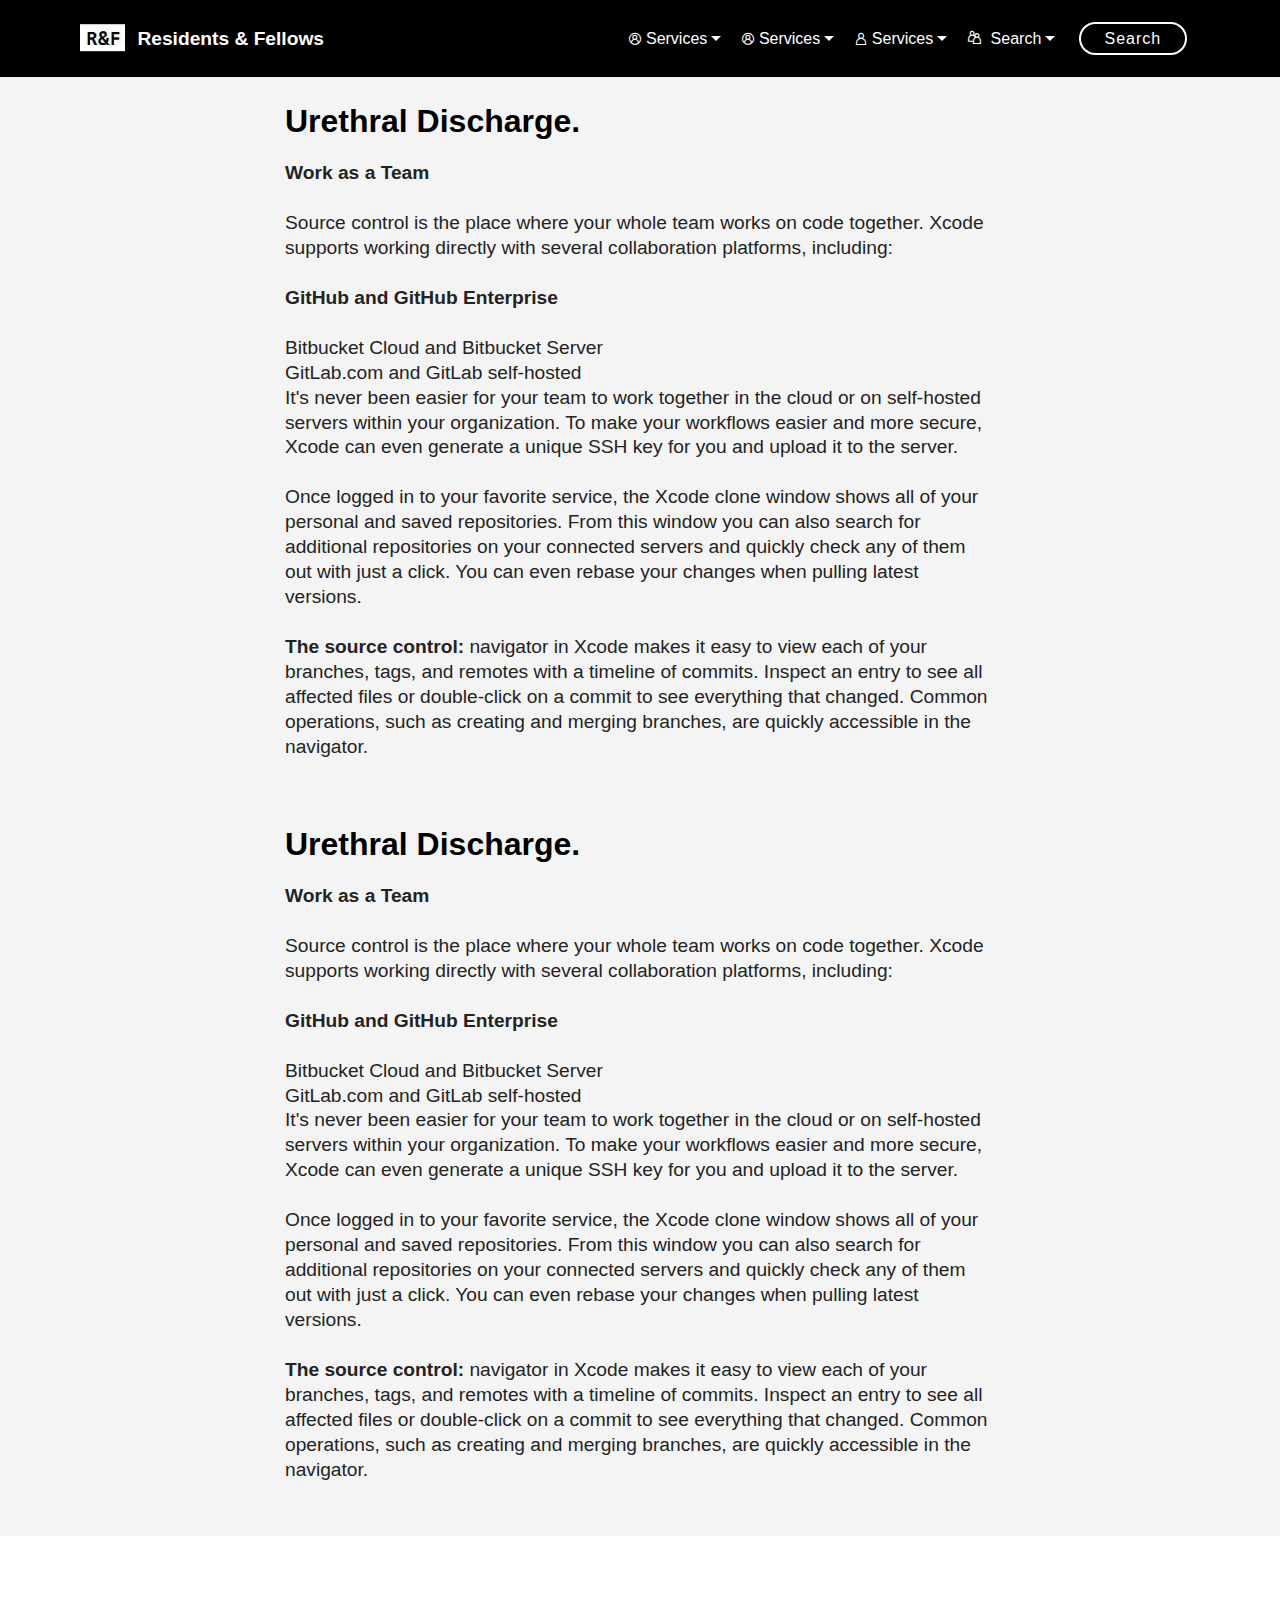
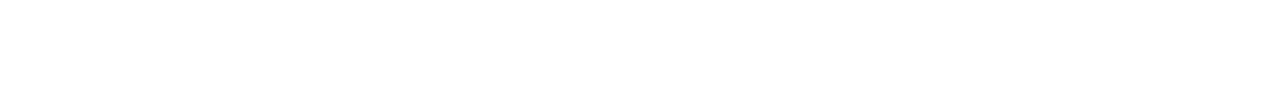
==== page1.html @ fc7ea62b "create github pages" ====
<!DOCTYPE html>
<html  >
<head>
  <!-- Site made with Mobirise Website Builder v4.9.6, https://mobirise.com -->
  <meta charset="UTF-8">
  <meta http-equiv="X-UA-Compatible" content="IE=edge">
  <meta name="generator" content="Mobirise v4.9.6, mobirise.com">
  <meta name="viewport" content="width=device-width, initial-scale=1, minimum-scale=1">
  <link rel="shortcut icon" href="assets/images/lo1-58x79.jpg" type="image/x-icon">
  <meta name="description" content="Web Maker Description">
  
  <title>condition</title>
  <link rel="stylesheet" href="assets/web/assets/mobirise-icons2/mobirise2.css">
  <link rel="stylesheet" href="assets/tether/tether.min.css">
  <link rel="stylesheet" href="assets/bootstrap/css/bootstrap.min.css">
  <link rel="stylesheet" href="assets/bootstrap/css/bootstrap-grid.min.css">
  <link rel="stylesheet" href="assets/bootstrap/css/bootstrap-reboot.min.css">
  <link rel="stylesheet" href="assets/soundcloud-plugin/style.css">
  <link rel="stylesheet" href="assets/socicon/css/styles.css">
  <link rel="stylesheet" href="assets/dropdown/css/style.css">
  <link rel="stylesheet" href="assets/theme/css/style.css">
  <link href="assets/fonts/style.css" rel="stylesheet">
  <link rel="stylesheet" href="assets/mobirise/css/mbr-additional.css" type="text/css">
  
  
  
</head>
<body>
  <section class="menu cid-rpqX5qHtrc" once="menu" id="menu2-7">

    

    <nav class="navbar navbar-expand beta-menu navbar-dropdown align-items-center navbar-fixed-top navbar-toggleable-sm">
        <button class="navbar-toggler navbar-toggler-right" type="button" data-toggle="collapse" data-target="#navbarSupportedContent" aria-controls="navbarSupportedContent" aria-expanded="false" aria-label="Toggle navigation">
            <div class="hamburger">
                <span></span>
                <span></span>
                <span></span>
                <span></span>
            </div>
        </button>
        <div class="menu-logo">
            <div class="navbar-brand">
                <span class="navbar-logo">
                    <a href="index.html">
                        <img src="assets/images/lo1-58x79.jpg" alt="Mobirise" title="" style="height: 3.8rem;">
                    </a>
                </span>
                <span class="navbar-caption-wrap"><a class="navbar-caption text-white display-5" href="index.html">Residents &amp; Fellows</a></span>
            </div>
        </div>
        <div class="collapse navbar-collapse" id="navbarSupportedContent">
            <ul class="navbar-nav nav-dropdown" data-app-modern-menu="true"><li class="nav-item dropdown">
                    <a class="nav-link link dropdown-toggle text-white display-4" href="renal.html" aria-expanded="false" data-toggle="dropdown-submenu"><span class="mobi-mbri mobi-mbri-user-2 mbr-iconfont mbr-iconfont-btn" style="font-size: 12px; color: rgb(255, 255, 255);"></span>
                        Services
                    </a><div class="dropdown-menu"><a class="dropdown-item text-white display-4" href="condition.html" aria-expanded="false">New Item</a></div>
                </li><li class="nav-item dropdown"><a class="nav-link link dropdown-toggle text-white display-4" href="Acute Renal Failure.html" aria-expanded="false" data-toggle="dropdown-submenu"><span class="mobi-mbri mobi-mbri-user-2 mbr-iconfont mbr-iconfont-btn" style="font-size: 12px; color: rgb(255, 255, 255);"></span>
                        Services
                    </a><div class="dropdown-menu"><a class="dropdown-item text-white display-4" href="condition.html" aria-expanded="false">New Item</a></div></li><li class="nav-item dropdown"><a class="nav-link link dropdown-toggle text-white display-4" href="renal.html" aria-expanded="false" data-toggle="dropdown-submenu"><span class="mobi-mbri mobi-mbri-user mbr-iconfont mbr-iconfont-btn" style="font-size: 12px; color: rgb(255, 255, 255);"></span>
                        Services</a><div class="dropdown-menu"><a class="dropdown-item text-white display-4" href="condition.html" aria-expanded="false">New Item</a></div></li>
                <li class="nav-item dropdown open"><a class="nav-link link dropdown-toggle text-white display-4" href="Acute Renal Failure.html" aria-expanded="true" data-toggle="dropdown-submenu"><span class="mobi-mbri mobi-mbri-users mbr-iconfont mbr-iconfont-btn" style="font-size: 13px; color: rgb(255, 255, 255);"></span>&nbsp;Search</a><div class="dropdown-menu"><a class="dropdown-item text-white display-4" href="condition.html" aria-expanded="false">New Item</a></div></li></ul>
            <div class="navbar-buttons mbr-section-btn"><a class="btn btn-sm btn-white-outline display-4" href="condition.html">Search</a></div>
        </div>
    </nav>
</section>

<section class="engine"><a href="https://mobirise.info/v">html templates</a></section><section class="mbr-section content4 cid-rpzI89vIqg" id="content4-9">

    

    <div class="container">
        <div class="media-container-row">
            <div class="title col-12 col-md-8">
                <h2 class="align-center pb-3 mbr-fonts-style display-2"><font color="#000000"><strong>Urethral Discharge.</strong></font></h2>
                <h3 class="mbr-section-subtitle align-center mbr-light mbr-fonts-style display-5">
<div><strong>Work as a Team&nbsp;</strong></div><div><span style="font-size: 1.2rem;"><br></span></div><div><span style="font-size: 1.2rem;">Source control is the place where your whole team works on code together. Xcode supports working directly with several collaboration platforms, including:&nbsp;</span><br></div><br><div><span style="font-size: 1.2rem;"><strong>GitHub and GitHub Enterprise</strong>&nbsp;</span><br></div><div><br></div><div>Bitbucket Cloud and Bitbucket Server
</div><div>GitLab.com and GitLab self-hosted
</div><div>It's never been easier for your team to work together in the cloud or on self-hosted servers within your organization. To make your workflows easier and more secure, Xcode can even generate a unique SSH key for you and upload it to the server.
</div><br><div><span style="font-size: 1.2rem;">Once logged in to your favorite service, the Xcode clone window shows all of your personal and saved repositories. From this window you can also search for additional repositories on your connected servers and quickly check any of them out with just a click. You can even rebase your changes when pulling latest versions.</span></div><div><span style="font-size: 1.2rem;"><br></span></div><div><span style="font-size: 1.2rem;"><strong>The source control:</strong> navigator in Xcode makes it easy to view each of your branches, tags, and remotes with a timeline of commits. Inspect an entry to see all affected files or double-click on a commit to see everything that changed. Common operations, such as creating and merging branches, are quickly accessible in the navigator.</span><br></div></h3>
                
            </div>
        </div>
    </div>
</section>

<section class="mbr-section content4 cid-rpzI8TamgX" id="content4-a">

    

    <div class="container">
        <div class="media-container-row">
            <div class="title col-12 col-md-8">
                <h2 class="align-center pb-3 mbr-fonts-style display-2"><font color="#000000"><strong>Urethral Discharge.</strong></font></h2>
                <h3 class="mbr-section-subtitle align-center mbr-light mbr-fonts-style display-5">
<div><strong>Work as a Team&nbsp;</strong></div><div><span style="font-size: 1.2rem;"><br></span></div><div><span style="font-size: 1.2rem;">Source control is the place where your whole team works on code together. Xcode supports working directly with several collaboration platforms, including:&nbsp;</span><br></div><br><div><span style="font-size: 1.2rem;"><strong>GitHub and GitHub Enterprise</strong>&nbsp;</span><br></div><div><br></div><div>Bitbucket Cloud and Bitbucket Server
</div><div>GitLab.com and GitLab self-hosted
</div><div>It's never been easier for your team to work together in the cloud or on self-hosted servers within your organization. To make your workflows easier and more secure, Xcode can even generate a unique SSH key for you and upload it to the server.
</div><br><div><span style="font-size: 1.2rem;">Once logged in to your favorite service, the Xcode clone window shows all of your personal and saved repositories. From this window you can also search for additional repositories on your connected servers and quickly check any of them out with just a click. You can even rebase your changes when pulling latest versions.</span></div><div><span style="font-size: 1.2rem;"><br></span></div><div><span style="font-size: 1.2rem;"><strong>The source control:</strong> navigator in Xcode makes it easy to view each of your branches, tags, and remotes with a timeline of commits. Inspect an entry to see all affected files or double-click on a commit to see everything that changed. Common operations, such as creating and merging branches, are quickly accessible in the navigator.</span><br></div></h3>
                
            </div>
        </div>
    </div>
</section>

<section once="" class="cid-rpqX6R0CVH mbr-reveal" id="footer7-8">

    

    

    <div class="container">
        <div class="media-container-row align-center mbr-white">
            <div class="row row-links">
                <ul class="foot-menu">
                    
                    
                    
                    
                    
                <li class="foot-menu-item mbr-fonts-style display-7">
                        <a class="mbr-bold text-warning" href="#" target="_blank">About us</a>
                    </li><li class="foot-menu-item mbr-fonts-style display-7">
                        <a class="mbr-bold text-warning" href="#" target="_blank">Services</a>
                    </li><li class="foot-menu-item mbr-fonts-style display-7">
                        <a class="mbr-bold text-warning" href="#" target="_blank">Get In Touch</a>
                    </li></ul>
            </div>
            <div class="row social-row">
                <div class="social-list align-right pb-2">
                    
                    
                    
                    
                    
                    
                <div class="soc-item">
                        <a href="https://twitter.com/mobirise" target="_blank">
                            <span class="mbr-iconfont mbr-iconfont-social socicon-twitter socicon" style="font-size: 20px;"></span>
                        </a>
                    </div><div class="soc-item">
                        <a href="https://www.facebook.com/pages/Mobirise/1616226671953247" target="_blank">
                            <span class="mbr-iconfont mbr-iconfont-social socicon-facebook socicon" style="font-size: 20px;"></span>
                        </a>
                    </div><div class="soc-item">
                        <a href="https://www.youtube.com/c/mobirise" target="_blank">
                            <span class="mbr-iconfont mbr-iconfont-social socicon-youtube socicon" style="font-size: 20px;"></span>
                        </a>
                    </div><div class="soc-item">
                        <a href="https://instagram.com/mobirise" target="_blank">
                            <span class="mbr-iconfont mbr-iconfont-social socicon-instagram socicon" style="font-size: 20px;"></span>
                        </a>
                    </div><div class="soc-item">
                        <a href="https://plus.google.com/u/0/+Mobirise" target="_blank">
                            <span class="mbr-iconfont mbr-iconfont-social socicon-googleplus socicon" style="font-size: 20px;"></span>
                        </a>
                    </div><div class="soc-item">
                        <a href="https://www.behance.net/Mobirise" target="_blank">
                            <span class="mbr-iconfont mbr-iconfont-social socicon-behance socicon" style="font-size: 20px;"></span>
                        </a>
                    </div></div>
            </div>
            <div class="row row-copirayt">
                <p class="mbr-text mb-0 mbr-fonts-style mbr-white align-center display-4">
                    © Copyright 2019    Advanced ICG - All Rights Reserved
                </p>
            </div>
        </div>
    </div>
</section>


  <script src="assets/web/assets/jquery/jquery.min.js"></script>
  <script src="assets/popper/popper.min.js"></script>
  <script src="assets/tether/tether.min.js"></script>
  <script src="assets/bootstrap/js/bootstrap.min.js"></script>
  <script src="assets/dropdown/js/script.min.js"></script>
  <script src="assets/touchswipe/jquery.touch-swipe.min.js"></script>
  <script src="assets/smoothscroll/smooth-scroll.js"></script>
  <script src="assets/theme/js/script.js"></script>
  
  
</body>
</html>
---- assets/web/assets/mobirise-icons2/mobirise2.css ----
@font-face {
  font-family: 'Moririse2';
  src:  url('mobirise2.eot?f2bix4');
  src:  url('mobirise2.eot?f2bix4#iefix') format('embedded-opentype'),
    url('mobirise2.ttf?f2bix4') format('truetype'),
    url('mobirise2.woff?f2bix4') format('woff'),
    url('mobirise2.svg?f2bix4#mobirise2') format('svg');
  font-weight: normal;
  font-style: normal;
}

[class^="mobi-"], [class*=" mobi-"] {
  /* use !important to prevent issues with browser extensions that change fonts */
  font-family: 'Moririse2' !important;
  speak: none;
  font-style: normal;
  font-weight: normal;
  font-variant: normal;
  text-transform: none;
  line-height: 1;

  /* Better Font Rendering =========== */
  -webkit-font-smoothing: antialiased;
  -moz-osx-font-smoothing: grayscale;
}

.mobi-mbri-add-submenu:before {
  content: "\e900";
}
.mobi-mbri-alert:before {
  content: "\e901";
}
.mobi-mbri-align-center:before {
  content: "\e902";
}
.mobi-mbri-align-justify:before {
  content: "\e903";
}
.mobi-mbri-align-left:before {
  content: "\e904";
}
.mobi-mbri-align-right:before {
  content: "\e905";
}
.mobi-mbri-android:before {
  content: "\e906";
}
.mobi-mbri-apple:before {
  content: "\e907";
}
.mobi-mbri-arrow-down:before {
  content: "\e908";
}
.mobi-mbri-arrow-next:before {
  content: "\e909";
}
.mobi-mbri-arrow-prev:before {
  content: "\e90a";
}
.mobi-mbri-arrow-up:before {
  content: "\e90b";
}
.mobi-mbri-bold:before {
  content: "\e90c";
}
.mobi-mbri-bookmark:before {
  content: "\e90d";
}
.mobi-mbri-bootstrap:before {
  content: "\e90e";
}
.mobi-mbri-briefcase:before {
  content: "\e90f";
}
.mobi-mbri-browse:before {
  content: "\e910";
}
.mobi-mbri-bulleted-list:before {
  content: "\e911";
}
.mobi-mbri-calendar:before {
  content: "\e912";
}
.mobi-mbri-camera:before {
  content: "\e913";
}
.mobi-mbri-cart-add:before {
  content: "\e914";
}
.mobi-mbri-cart-full:before {
  content: "\e915";
}
.mobi-mbri-cash:before {
  content: "\e916";
}
.mobi-mbri-change-style:before {
  content: "\e917";
}
.mobi-mbri-chat:before {
  content: "\e918";
}
.mobi-mbri-clock:before {
  content: "\e919";
}
.mobi-mbri-close:before {
  content: "\e91a";
}
.mobi-mbri-cloud:before {
  content: "\e91b";
}
.mobi-mbri-code:before {
  content: "\e91c";
}
.mobi-mbri-contact-form:before {
  content: "\e91d";
}
.mobi-mbri-credit-card:before {
  content: "\e91e";
}
.mobi-mbri-cursor-click:before {
  content: "\e91f";
}
.mobi-mbri-cust-feedback:before {
  content: "\e920";
}
.mobi-mbri-database:before {
  content: "\e921";
}
.mobi-mbri-delivery:before {
  content: "\e922";
}
.mobi-mbri-desktop:before {
  content: "\e923";
}
.mobi-mbri-devices:before {
  content: "\e924";
}
.mobi-mbri-down:before {
  content: "\e925";
}
.mobi-mbri-download-2:before {
  content: "\e926";
}
.mobi-mbri-download:before {
  content: "\e927";
}
.mobi-mbri-drag-n-drop-2:before {
  content: "\e928";
}
.mobi-mbri-drag-n-drop:before {
  content: "\e929";
}
.mobi-mbri-edit-2:before {
  content: "\e92a";
}
.mobi-mbri-edit:before {
  content: "\e92b";
}
.mobi-mbri-error:before {
  content: "\e92c";
}
.mobi-mbri-extension:before {
  content: "\e92d";
}
.mobi-mbri-features:before {
  content: "\e92e";
}
.mobi-mbri-file:before {
  content: "\e92f";
}
.mobi-mbri-flag:before {
  content: "\e930";
}
.mobi-mbri-folder:before {
  content: "\e931";
}
.mobi-mbri-gift:before {
  content: "\e932";
}
.mobi-mbri-github:before {
  content: "\e933";
}
.mobi-mbri-globe-2:before {
  content: "\e934";
}
.mobi-mbri-globe:before {
  content: "\e935";
}
.mobi-mbri-growing-chart:before {
  content: "\e936";
}
.mobi-mbri-hearth:before {
  content: "\e937";
}
.mobi-mbri-help:before {
  content: "\e938";
}
.mobi-mbri-home:before {
  content: "\e939";
}
.mobi-mbri-hot-cup:before {
  content: "\e93a";
}
.mobi-mbri-idea:before {
  content: "\e93b";
}
.mobi-mbri-image-gallery:before {
  content: "\e93c";
}
.mobi-mbri-image-slider:before {
  content: "\e93d";
}
.mobi-mbri-info:before {
  content: "\e93e";
}
.mobi-mbri-italic:before {
  content: "\e93f";
}
.mobi-mbri-key:before {
  content: "\e940";
}
.mobi-mbri-laptop:before {
  content: "\e941";
}
.mobi-mbri-layers:before {
  content: "\e942";
}
.mobi-mbri-left-right:before {
  content: "\e943";
}
.mobi-mbri-left:before {
  content: "\e944";
}
.mobi-mbri-letter:before {
  content: "\e945";
}
.mobi-mbri-like:before {
  content: "\e946";
}
.mobi-mbri-link:before {
  content: "\e947";
}
.mobi-mbri-lock:before {
  content: "\e948";
}
.mobi-mbri-login:before {
  content: "\e949";
}
.mobi-mbri-logout:before {
  content: "\e94a";
}
.mobi-mbri-magic-stick:before {
  content: "\e94b";
}
.mobi-mbri-map-pin:before {
  content: "\e94c";
}
.mobi-mbri-menu:before {
  content: "\e94d";
}
.mobi-mbri-mobile-2:before {
  content: "\e94e";
}
.mobi-mbri-mobile-horizontal:before {
  content: "\e94f";
}
.mobi-mbri-mobile:before {
  content: "\e950";
}
.mobi-mbri-mobirise:before {
  content: "\e951";
}
.mobi-mbri-more-horizontal:before {
  content: "\e952";
}
.mobi-mbri-more-vertical:before {
  content: "\e953";
}
.mobi-mbri-music:before {
  content: "\e954";
}
.mobi-mbri-new-file:before {
  content: "\e955";
}
.mobi-mbri-numbered-list:before {
  content: "\e956";
}
.mobi-mbri-opened-folder:before {
  content: "\e957";
}
.mobi-mbri-pages:before {
  content: "\e958";
}
.mobi-mbri-paper-plane:before {
  content: "\e959";
}
.mobi-mbri-paperclip:before {
  content: "\e95a";
}
.mobi-mbri-phone:before {
  content: "\e95b";
}
.mobi-mbri-photo:before {
  content: "\e95c";
}
.mobi-mbri-photos:before {
  content: "\e95d";
}
.mobi-mbri-pin:before {
  content: "\e95e";
}
.mobi-mbri-play:before {
  content: "\e95f";
}
.mobi-mbri-plus:before {
  content: "\e960";
}
.mobi-mbri-preview:before {
  content: "\e961";
}
.mobi-mbri-print:before {
  content: "\e962";
}
.mobi-mbri-protect:before {
  content: "\e963";
}
.mobi-mbri-question:before {
  content: "\e964";
}
.mobi-mbri-quote-left:before {
  content: "\e965";
}
.mobi-mbri-quote-right:before {
  content: "\e966";
}
.mobi-mbri-redo:before {
  content: "\e967";
}
.mobi-mbri-refresh:before {
  content: "\e968";
}
.mobi-mbri-responsive-2:before {
  content: "\e969";
}
.mobi-mbri-responsive:before {
  content: "\e96a";
}
.mobi-mbri-right:before {
  content: "\e96b";
}
.mobi-mbri-rocket:before {
  content: "\e96c";
}
.mobi-mbri-sad-face:before {
  content: "\e96d";
}
.mobi-mbri-sale:before {
  content: "\e96e";
}
.mobi-mbri-save:before {
  content: "\e96f";
}
.mobi-mbri-search:before {
  content: "\e970";
}
.mobi-mbri-setting-2:before {
  content: "\e971";
}
.mobi-mbri-setting-3:before {
  content: "\e972";
}
.mobi-mbri-setting:before {
  content: "\e973";
}
.mobi-mbri-share:before {
  content: "\e974";
}
.mobi-mbri-shopping-bag:before {
  content: "\e975";
}
.mobi-mbri-shopping-basket:before {
  content: "\e976";
}
.mobi-mbri-shopping-cart:before {
  content: "\e977";
}
.mobi-mbri-sites:before {
  content: "\e978";
}
.mobi-mbri-smile-face:before {
  content: "\e979";
}
.mobi-mbri-speed:before {
  content: "\e97a";
}
.mobi-mbri-star:before {
  content: "\e97b";
}
.mobi-mbri-success:before {
  content: "\e97c";
}
.mobi-mbri-sun:before {
  content: "\e97d";
}
.mobi-mbri-sun2:before {
  content: "\e97e";
}
.mobi-mbri-tablet-vertical:before {
  content: "\e97f";
}
.mobi-mbri-tablet:before {
  content: "\e980";
}
.mobi-mbri-target:before {
  content: "\e981";
}
.mobi-mbri-timer:before {
  content: "\e982";
}
.mobi-mbri-to-ftp:before {
  content: "\e983";
}
.mobi-mbri-to-local-drive:before {
  content: "\e984";
}
.mobi-mbri-touch-swipe:before {
  content: "\e985";
}
.mobi-mbri-touch:before {
  content: "\e986";
}
.mobi-mbri-trash:before {
  content: "\e987";
}
.mobi-mbri-underline:before {
  content: "\e988";
}
.mobi-mbri-undo:before {
  content: "\e989";
}
.mobi-mbri-unlink:before {
  content: "\e98a";
}
.mobi-mbri-unlock:before {
  content: "\e98b";
}
.mobi-mbri-up-down:before {
  content: "\e98c";
}
.mobi-mbri-up:before {
  content: "\e98d";
}
.mobi-mbri-update:before {
  content: "\e98e";
}
.mobi-mbri-upload-2:before {
  content: "\e98f";
}
.mobi-mbri-upload:before {
  content: "\e990";
}
.mobi-mbri-user-2:before {
  content: "\e991";
}
.mobi-mbri-user:before {
  content: "\e992";
}
.mobi-mbri-users:before {
  content: "\e993";
}
.mobi-mbri-video-play:before {
  content: "\e994";
}
.mobi-mbri-video:before {
  content: "\e995";
}
.mobi-mbri-watch:before {
  content: "\e996";
}
.mobi-mbri-website-theme-2:before {
  content: "\e997";
}
.mobi-mbri-website-theme:before {
  content: "\e998";
}
.mobi-mbri-wifi:before {
  content: "\e999";
}
.mobi-mbri-windows:before {
  content: "\e99a";
}
.mobi-mbri-zoom-in:before {
  content: "\e99b";
}
.mobi-mbri-zoom-out:before {
  content: "\e99c";
}
---- assets/soundcloud-plugin/style.css ----
.addons-container {
  position: relative;
  margin-left: auto;
  margin-right: auto;
  padding-right: 15px;
  padding-left: 15px; }
  @media (min-width: 576px) {
    .addons-container {
      padding-right: 15px;
      padding-left: 15px; } }
  @media (min-width: 768px) {
    .addons-container {
      padding-right: 15px;
      padding-left: 15px; } }
  @media (min-width: 992px) {
    .addons-container {
      padding-right: 15px;
      padding-left: 15px; } }
  @media (min-width: 1200px) {
    .addons-container {
      padding-right: 15px;
      padding-left: 15px; } }
  @media (min-width: 576px) {
    .addons-container {
      width: 540px;
      max-width: 100%; } }
  @media (min-width: 768px) {
    .addons-container {
      width: 720px;
      max-width: 100%; } }
  @media (min-width: 992px) {
    .addons-container {
      width: 960px;
      max-width: 100%; } }
  @media (min-width: 1200px) {
    .addons-container {
      width: 1140px;
      max-width: 100%; } }

.addons-container-inner{
    position: relative;
    width: 100%;
    min-height: 1px;
    padding-right: 15px;
    padding-left: 15px;
}
@media (min-width: 567px) {
    .addons-container-inner{
        -ms-flex: 0 0 66.666667%;
        flex: 0 0 66.666667%;
        max-width: 66.666667%;
    }
}
.addons-row{
    display: flex;
    justify-content:center;
}
---- assets/socicon/css/styles.css ----
@charset "UTF-8";

@font-face {
  font-family: "socicon";
  src:url("../fonts/socicon.eot");
  src:url("../fonts/socicon.eot?#iefix") format("embedded-opentype"),
    url("../fonts/socicon.woff") format("woff"),
    url("../fonts/socicon.ttf") format("truetype"),
    url("../fonts/socicon.svg#socicon") format("svg");
  font-weight: normal;
  font-style: normal;

}

[data-icon]:before {
  font-family: "socicon" !important;
  content: attr(data-icon);
  font-style: normal !important;
  font-weight: normal !important;
  font-variant: normal !important;
  text-transform: none !important;
  speak: none;
  line-height: 1;
  -webkit-font-smoothing: antialiased;
  -moz-osx-font-smoothing: grayscale;
}

[class^="socicon-"]:before,
[class*=" socicon-"]:before {
  font-family: "socicon" !important;
  font-style: normal !important;
  font-weight: normal !important;
  font-variant: normal !important;
  text-transform: none !important;
  speak: none;
  line-height: 1;
  -webkit-font-smoothing: antialiased;
  -moz-osx-font-smoothing: grayscale;
}

.socicon-modelmayhem:before {
  content: "\e000";
}
.socicon-mixcloud:before {
  content: "\e001";
}
.socicon-drupal:before {
  content: "\e002";
}
.socicon-swarm:before {
  content: "\e003";
}
.socicon-istock:before {
  content: "\e004";
}
.socicon-yammer:before {
  content: "\e005";
}
.socicon-ello:before {
  content: "\e006";
}
.socicon-stackoverflow:before {
  content: "\e007";
}
.socicon-persona:before {
  content: "\e008";
}
.socicon-triplej:before {
  content: "\e009";
}
.socicon-houzz:before {
  content: "\e00a";
}
.socicon-rss:before {
  content: "\e00b";
}
.socicon-paypal:before {
  content: "\e00c";
}
.socicon-odnoklassniki:before {
  content: "\e00d";
}
.socicon-airbnb:before {
  content: "\e00e";
}
.socicon-periscope:before {
  content: "\e00f";
}
.socicon-outlook:before {
  content: "\e010";
}
.socicon-coderwall:before {
  content: "\e011";
}
.socicon-tripadvisor:before {
  content: "\e012";
}
.socicon-appnet:before {
  content: "\e013";
}
.socicon-goodreads:before {
  content: "\e014";
}
.socicon-tripit:before {
  content: "\e015";
}
.socicon-lanyrd:before {
  content: "\e016";
}
.socicon-slideshare:before {
  content: "\e017";
}
.socicon-buffer:before {
  content: "\e018";
}
.socicon-disqus:before {
  content: "\e019";
}
.socicon-vkontakte:before {
  content: "\e01a";
}
.socicon-whatsapp:before {
  content: "\e01b";
}
.socicon-patreon:before {
  content: "\e01c";
}
.socicon-storehouse:before {
  content: "\e01d";
}
.socicon-pocket:before {
  content: "\e01e";
}
.socicon-mail:before {
  content: "\e01f";
}
.socicon-blogger:before {
  content: "\e020";
}
.socicon-technorati:before {
  content: "\e021";
}
.socicon-reddit:before {
  content: "\e022";
}
.socicon-dribbble:before {
  content: "\e023";
}
.socicon-stumbleupon:before {
  content: "\e024";
}
.socicon-digg:before {
  content: "\e025";
}
.socicon-envato:before {
  content: "\e026";
}
.socicon-behance:before {
  content: "\e027";
}
.socicon-delicious:before {
  content: "\e028";
}
.socicon-deviantart:before {
  content: "\e029";
}
.socicon-forrst:before {
  content: "\e02a";
}
.socicon-play:before {
  content: "\e02b";
}
.socicon-zerply:before {
  content: "\e02c";
}
.socicon-wikipedia:before {
  content: "\e02d";
}
.socicon-apple:before {
  content: "\e02e";
}
.socicon-flattr:before {
  content: "\e02f";
}
.socicon-github:before {
  content: "\e030";
}
.socicon-renren:before {
  content: "\e031";
}
.socicon-friendfeed:before {
  content: "\e032";
}
.socicon-newsvine:before {
  content: "\e033";
}
.socicon-identica:before {
  content: "\e034";
}
.socicon-bebo:before {
  content: "\e035";
}
.socicon-zynga:before {
  content: "\e036";
}
.socicon-steam:before {
  content: "\e037";
}
.socicon-xbox:before {
  content: "\e038";
}
.socicon-windows:before {
  content: "\e039";
}
.socicon-qq:before {
  content: "\e03a";
}
.socicon-douban:before {
  content: "\e03b";
}
.socicon-meetup:before {
  content: "\e03c";
}
.socicon-playstation:before {
  content: "\e03d";
}
.socicon-android:before {
  content: "\e03e";
}
.socicon-snapchat:before {
  content: "\e03f";
}
.socicon-twitter:before {
  content: "\e040";
}
.socicon-facebook:before {
  content: "\e041";
}
.socicon-googleplus:before {
  content: "\e042";
}
.socicon-pinterest:before {
  content: "\e043";
}
.socicon-foursquare:before {
  content: "\e044";
}
.socicon-yahoo:before {
  content: "\e045";
}
.socicon-skype:before {
  content: "\e046";
}
.socicon-yelp:before {
  content: "\e047";
}
.socicon-feedburner:before {
  content: "\e048";
}
.socicon-linkedin:before {
  content: "\e049";
}
.socicon-viadeo:before {
  content: "\e04a";
}
.socicon-xing:before {
  content: "\e04b";
}
.socicon-myspace:before {
  content: "\e04c";
}
.socicon-soundcloud:before {
  content: "\e04d";
}
.socicon-spotify:before {
  content: "\e04e";
}
.socicon-grooveshark:before {
  content: "\e04f";
}
.socicon-lastfm:before {
  content: "\e050";
}
.socicon-youtube:before {
  content: "\e051";
}
.socicon-vimeo:before {
  content: "\e052";
}
.socicon-dailymotion:before {
  content: "\e053";
}
.socicon-vine:before {
  content: "\e054";
}
.socicon-flickr:before {
  content: "\e055";
}
.socicon-500px:before {
  content: "\e056";
}
.socicon-wordpress:before {
  content: "\e058";
}
.socicon-tumblr:before {
  content: "\e059";
}
.socicon-twitch:before {
  content: "\e05a";
}
.socicon-8tracks:before {
  content: "\e05b";
}
.socicon-amazon:before {
  content: "\e05c";
}
.socicon-icq:before {
  content: "\e05d";
}
.socicon-smugmug:before {
  content: "\e05e";
}
.socicon-ravelry:before {
  content: "\e05f";
}
.socicon-weibo:before {
  content: "\e060";
}
.socicon-baidu:before {
  content: "\e061";
}
.socicon-angellist:before {
  content: "\e062";
}
.socicon-ebay:before {
  content: "\e063";
}
.socicon-imdb:before {
  content: "\e064";
}
.socicon-stayfriends:before {
  content: "\e065";
}
.socicon-residentadvisor:before {
  content: "\e066";
}
.socicon-google:before {
  content: "\e067";
}
.socicon-yandex:before {
  content: "\e068";
}
.socicon-sharethis:before {
  content: "\e069";
}
.socicon-bandcamp:before {
  content: "\e06a";
}
.socicon-itunes:before {
  content: "\e06b";
}
.socicon-deezer:before {
  content: "\e06c";
}
.socicon-telegram:before {
  content: "\e06e";
}
.socicon-openid:before {
  content: "\e06f";
}
.socicon-amplement:before {
  content: "\e070";
}
.socicon-viber:before {
  content: "\e071";
}
.socicon-zomato:before {
  content: "\e072";
}
.socicon-draugiem:before {
  content: "\e074";
}
.socicon-endomodo:before {
  content: "\e075";
}
.socicon-filmweb:before {
  content: "\e076";
}
.socicon-stackexchange:before {
  content: "\e077";
}
.socicon-wykop:before {
  content: "\e078";
}
.socicon-teamspeak:before {
  content: "\e079";
}
.socicon-teamviewer:before {
  content: "\e07a";
}
.socicon-ventrilo:before {
  content: "\e07b";
}
.socicon-younow:before {
  content: "\e07c";
}
.socicon-raidcall:before {
  content: "\e07d";
}
.socicon-mumble:before {
  content: "\e07e";
}
.socicon-medium:before {
  content: "\e06d";
}
.socicon-bebee:before {
  content: "\e07f";
}
.socicon-hitbox:before {
  content: "\e080";
}
.socicon-reverbnation:before {
  content: "\e081";
}
.socicon-formulr:before {
  content: "\e082";
}
.socicon-instagram:before {
  content: "\e057";
}
.socicon-battlenet:before {
  content: "\e083";
}
.socicon-chrome:before {
  content: "\e084";
}
.socicon-discord:before {
  content: "\e086";
}
.socicon-issuu:before {
  content: "\e087";
}
.socicon-macos:before {
  content: "\e088";
}
.socicon-firefox:before {
  content: "\e089";
}
.socicon-opera:before {
  content: "\e08d";
}
.socicon-keybase:before {
  content: "\e090";
}
.socicon-alliance:before {
  content: "\e091";
}
.socicon-livejournal:before {
  content: "\e092";
}
.socicon-googlephotos:before {
  content: "\e093";
}
.socicon-horde:before {
  content: "\e094";
}
.socicon-etsy:before {
  content: "\e095";
}
.socicon-zapier:before {
  content: "\e096";
}
.socicon-google-scholar:before {
  content: "\e097";
}
.socicon-researchgate:before {
  content: "\e098";
}
.socicon-wechat:before {
  content: "\e099";
}
.socicon-strava:before {
  content: "\e09a";
}
.socicon-line:before {
  content: "\e09b";
}
.socicon-lyft:before {
  content: "\e09c";
}
.socicon-uber:before {
  content: "\e09d";
}
.socicon-songkick:before {
  content: "\e09e";
}
.socicon-viewbug:before {
  content: "\e09f";
}
.socicon-googlegroups:before {
  content: "\e0a0";
}
.socicon-quora:before {
  content: "\e073";
}
.socicon-diablo:before {
  content: "\e085";
}
.socicon-blizzard:before {
  content: "\e0a1";
}
.socicon-hearthstone:before {
  content: "\e08b";
}
.socicon-heroes:before {
  content: "\e08a";
}
.socicon-overwatch:before {
  content: "\e08c";
}
.socicon-warcraft:before {
  content: "\e08e";
}
.socicon-starcraft:before {
  content: "\e08f";
}
.socicon-beam:before {
  content: "\e0a2";
}
.socicon-curse:before {
  content: "\e0a3";
}
.socicon-player:before {
  content: "\e0a4";
}
.socicon-streamjar:before {
  content: "\e0a5";
}
.socicon-nintendo:before {
  content: "\e0a6";
}
.socicon-hellocoton:before {
  content: "\e0a7";
}
---- assets/dropdown/css/style.css ----
.navbar-dropdown {
  left: 0;
  padding: 0;
  position: absolute;
  right: 0;
  top: 0;
  transition: all 0.45s ease;
  z-index: 1030;
  background: #282828; }
  .navbar-dropdown .navbar-logo {
    margin-right: 0.8rem;
    transition: margin 0.3s ease-in-out;
    vertical-align: middle; }
    .navbar-dropdown .navbar-logo img {
      height: 3.125rem;
      transition: all 0.3s ease-in-out; }
    .navbar-dropdown .navbar-logo.mbr-iconfont {
      font-size: 3.125rem;
      line-height: 3.125rem; }
  .navbar-dropdown .navbar-caption {
    font-weight: 700;
    white-space: normal;
    vertical-align: -4px;
    line-height: 3.125rem !important; }
    .navbar-dropdown .navbar-caption, .navbar-dropdown .navbar-caption:hover {
      color: inherit;
      text-decoration: none; }
  .navbar-dropdown .mbr-iconfont + .navbar-caption {
    vertical-align: -1px; }
  .navbar-dropdown.navbar-fixed-top {
    position: fixed; }
  .navbar-dropdown .navbar-brand span {
    vertical-align: -4px; }
  .navbar-dropdown.bg-color.transparent {
    background: none; }
  .navbar-dropdown.navbar-short .navbar-brand {
    padding: 0.625rem 0; }
    .navbar-dropdown.navbar-short .navbar-brand span {
      vertical-align: -1px; }
  .navbar-dropdown.navbar-short .navbar-caption {
    line-height: 2.375rem !important;
    vertical-align: -2px; }
  .navbar-dropdown.navbar-short .navbar-logo {
    margin-right: 0.5rem; }
    .navbar-dropdown.navbar-short .navbar-logo img {
      height: 2.375rem; }
    .navbar-dropdown.navbar-short .navbar-logo.mbr-iconfont {
      font-size: 2.375rem;
      line-height: 2.375rem; }
  .navbar-dropdown.navbar-short .mbr-table-cell {
    height: 3.625rem; }
  .navbar-dropdown .navbar-close {
    left: 0.6875rem;
    position: fixed;
    top: 0.75rem;
    z-index: 1000; }
  .navbar-dropdown .hamburger-icon {
    content: "";
    display: inline-block;
    vertical-align: middle;
    width: 16px;
    -webkit-box-shadow: 0 -6px 0 1px #282828,0 0 0 1px #282828,0 6px 0 1px #282828;
    -moz-box-shadow: 0 -6px 0 1px #282828,0 0 0 1px #282828,0 6px 0 1px #282828;
    box-shadow: 0 -6px 0 1px #282828,0 0 0 1px #282828,0 6px 0 1px #282828; }

.dropdown-menu .dropdown-toggle[data-toggle="dropdown-submenu"]::after {
  border-bottom: 0.35em solid transparent;
  border-left: 0.35em solid;
  border-right: 0;
  border-top: 0.35em solid transparent;
  margin-left: 0.3rem; }

.dropdown-menu .dropdown-item:focus {
  outline: 0; }

.nav-dropdown {
  font-size: 0.75rem;
  font-weight: 500;
  height: auto !important; }
  .nav-dropdown .nav-btn {
    padding-left: 1rem; }
  .nav-dropdown .link {
    margin: .667em 1.667em;
    font-weight: 500;
    padding: 0;
    transition: color .2s ease-in-out; }
    .nav-dropdown .link.dropdown-toggle {
      margin-right: 2.583em; }
      .nav-dropdown .link.dropdown-toggle::after {
        margin-left: .25rem;
        border-top: 0.35em solid;
        border-right: 0.35em solid transparent;
        border-left: 0.35em solid transparent;
        border-bottom: 0; }
      .nav-dropdown .link.dropdown-toggle[aria-expanded="true"] {
        margin: 0;
        padding: 0.667em 3.263em  0.667em 1.667em; }
  .nav-dropdown .link::after,
  .nav-dropdown .dropdown-item::after {
    color: inherit; }
  .nav-dropdown .btn {
    font-size: 0.75rem;
    font-weight: 700;
    letter-spacing: 0;
    margin-bottom: 0;
    padding-left: 1.25rem;
    padding-right: 1.25rem; }
  .nav-dropdown .dropdown-menu {
    border-radius: 0;
    border: 0;
    left: 0;
    margin: 0;
    padding-bottom: 1.25rem;
    padding-top: 1.25rem;
    position: relative; }
  .nav-dropdown .dropdown-submenu {
    margin-left: 0.125rem;
    top: 0; }
  .nav-dropdown .dropdown-item {
    font-weight: 500;
    line-height: 2;
    padding: 0.3846em 4.615em 0.3846em 1.5385em;
    position: relative;
    transition: color .2s ease-in-out, background-color .2s ease-in-out; }
    .nav-dropdown .dropdown-item::after {
      margin-top: -0.3077em;
      position: absolute;
      right: 1.1538em;
      top: 50%; }
    .nav-dropdown .dropdown-item:focus, .nav-dropdown .dropdown-item:hover {
      background: none; }

@media (max-width: 767px) {
  .nav-dropdown.navbar-toggleable-sm {
    bottom: 0;
    display: none;
    left: 0;
    overflow-x: hidden;
    position: fixed;
    top: 0;
    transform: translateX(-100%);
    -ms-transform: translateX(-100%);
    -webkit-transform: translateX(-100%);
    width: 18.75rem;
    z-index: 999; } }
.nav-dropdown.navbar-toggleable-xl {
  bottom: 0;
  display: none;
  left: 0;
  overflow-x: hidden;
  position: fixed;
  top: 0;
  transform: translateX(-100%);
  -ms-transform: translateX(-100%);
  -webkit-transform: translateX(-100%);
  width: 18.75rem;
  z-index: 999; }

.nav-dropdown-sm {
  display: block !important;
  overflow-x: hidden;
  overflow: auto;
  padding-top: 3.875rem; }
  .nav-dropdown-sm::after {
    content: "";
    display: block;
    height: 3rem;
    width: 100%; }
  .nav-dropdown-sm.collapse.in ~ .navbar-close {
    display: block !important; }
  .nav-dropdown-sm.collapsing, .nav-dropdown-sm.collapse.in {
    transform: translateX(0);
    -ms-transform: translateX(0);
    -webkit-transform: translateX(0);
    transition: all 0.25s ease-out;
    -webkit-transition: all 0.25s ease-out;
    background: #282828; }
  .nav-dropdown-sm.collapsing[aria-expanded="false"] {
    transform: translateX(-100%);
    -ms-transform: translateX(-100%);
    -webkit-transform: translateX(-100%); }
  .nav-dropdown-sm .nav-item {
    display: block;
    margin-left: 0 !important;
    padding-left: 0; }
  .nav-dropdown-sm .link,
  .nav-dropdown-sm .dropdown-item {
    border-top: 1px dotted rgba(255, 255, 255, 0.1);
    font-size: 0.8125rem;
    line-height: 1.6;
    margin: 0 !important;
    padding: 0.875rem 2.4rem 0.875rem 1.5625rem !important;
    position: relative;
    white-space: normal; }
    .nav-dropdown-sm .link:focus, .nav-dropdown-sm .link:hover,
    .nav-dropdown-sm .dropdown-item:focus,
    .nav-dropdown-sm .dropdown-item:hover {
      background: rgba(0, 0, 0, 0.2) !important;
      color: #c0a375; }
  .nav-dropdown-sm .nav-btn {
    position: relative;
    padding: 1.5625rem 1.5625rem 0 1.5625rem; }
    .nav-dropdown-sm .nav-btn::before {
      border-top: 1px dotted rgba(255, 255, 255, 0.1);
      content: "";
      left: 0;
      position: absolute;
      top: 0;
      width: 100%; }
    .nav-dropdown-sm .nav-btn + .nav-btn {
      padding-top: 0.625rem; }
      .nav-dropdown-sm .nav-btn + .nav-btn::before {
        display: none; }
  .nav-dropdown-sm .btn {
    padding: 0.625rem 0; }
  .nav-dropdown-sm .dropdown-toggle[data-toggle="dropdown-submenu"]::after {
    margin-left: .25rem;
    border-top: 0.35em solid;
    border-right: 0.35em solid transparent;
    border-left: 0.35em solid transparent;
    border-bottom: 0; }
  .nav-dropdown-sm .dropdown-toggle[data-toggle="dropdown-submenu"][aria-expanded="true"]::after {
    border-top: 0;
    border-right: 0.35em solid transparent;
    border-left: 0.35em solid transparent;
    border-bottom: 0.35em solid; }
  .nav-dropdown-sm .dropdown-menu {
    margin: 0;
    padding: 0;
    position: relative;
    top: 0;
    left: 0;
    width: 100%;
    border: 0;
    float: none;
    border-radius: 0;
    background: none; }
  .nav-dropdown-sm .dropdown-submenu {
    left: 100%;
    margin-left: 0.125rem;
    margin-top: -1.25rem;
    top: 0; }

.navbar-toggleable-sm .nav-dropdown .dropdown-menu {
  position: absolute; }

.navbar-toggleable-sm .nav-dropdown .dropdown-submenu {
  left: 100%;
  margin-left: 0.125rem;
  margin-top: -1.25rem;
  top: 0; }

.navbar-toggleable-sm.opened .nav-dropdown .dropdown-menu {
  position: relative; }

.navbar-toggleable-sm.opened .nav-dropdown .dropdown-submenu {
  left: 0;
  margin-left: 00rem;
  margin-top: 0rem;
  top: 0; }

.is-builder .nav-dropdown.collapsing {
  transition: none !important; }

/*# sourceMappingURL=style.css.map */
---- assets/theme/css/style.css ----
/*!
 * Mobirise v4 theme (https://mobirise.com/)
 * Copyright 2017 Mobirise
 */
section {
  background-color: #eeeeee; }

section,
.container,
.container-fluid {
  position: relative;
  word-wrap: break-word; }

a.mbr-iconfont:hover {
  text-decoration: none; }

.article .lead p, .article .lead ul, .article .lead ol, .article .lead pre, .article .lead blockquote {
  margin-bottom: 0; }

a {
  font-style: normal;
  font-weight: 400;
  cursor: pointer; }
  a, a:hover {
    text-decoration: none; }

figure {
  margin-bottom: 0; }

body {
  color: #232323; }

h1, h2, h3, h4, h5, h6,
.h1, .h2, .h3, .h4, .h5, .h6,
.display-1, .display-2, .display-3, .display-4 {
  line-height: 1;
  word-break: break-word;
  word-wrap: break-word; }

b, strong {
  font-weight: bold; }

blockquote {
  padding: 10px 0 10px 20px;
  position: relative;
  border-left: 2px solid;
  border-color: #ff3366; }

input:-webkit-autofill, input:-webkit-autofill:hover, input:-webkit-autofill:focus, input:-webkit-autofill:active {
  transition-delay: 9999s;
  transition-property: background-color, color; }

textarea[type="hidden"] {
  display: none; }

body {
  position: relative; }

section {
  background-position: 50% 50%;
  background-repeat: no-repeat;
  background-size: cover; }
  section .mbr-background-video,
  section .mbr-background-video-preview {
    position: absolute;
    bottom: 0;
    left: 0;
    right: 0;
    top: 0; }

.hidden {
  visibility: hidden; }

.mbr-z-index20 {
  z-index: 20; }

/*! Base colors */
.mbr-white {
  color: #ffffff; }

.mbr-black {
  color: #000000; }

.mbr-bg-white {
  background-color: #ffffff; }

.mbr-bg-black {
  background-color: #000000; }

/*! Text-aligns */
.align-left {
  text-align: left; }

.align-center {
  text-align: center; }

.align-right {
  text-align: right; }

@media (max-width: 767px) {
  .align-left, .align-center, .align-right, .mbr-section-btn, .mbr-section-title {
    text-align: center; } }
/*! Font-weight  */
.mbr-light {
  font-weight: 300; }

.mbr-regular {
  font-weight: 400; }

.mbr-semibold {
  font-weight: 500; }

.mbr-bold {
  font-weight: 700; }

/*! Media  */
.media-size-item {
  -webkit-flex: 1 1 auto;
  -moz-flex: 1 1 auto;
  -ms-flex: 1 1 auto;
  -o-flex: 1 1 auto;
  flex: 1 1 auto; }

.media-content {
  -webkit-flex-basis: 100%;
  flex-basis: 100%; }

.media-container-row {
  display: -ms-flexbox;
  display: -webkit-flex;
  display: flex;
  -webkit-flex-direction: row;
  -ms-flex-direction: row;
  flex-direction: row;
  -webkit-flex-wrap: wrap;
  -ms-flex-wrap: wrap;
  flex-wrap: wrap;
  -webkit-justify-content: center;
  -ms-flex-pack: center;
  justify-content: center;
  -webkit-align-content: center;
  -ms-flex-line-pack: center;
  align-content: center;
  -webkit-align-items: start;
  -ms-flex-align: start;
  align-items: start; }
  .media-container-row .media-size-item {
    width: 400px; }

.media-container-column {
  display: -ms-flexbox;
  display: -webkit-flex;
  display: flex;
  -webkit-flex-direction: column;
  -ms-flex-direction: column;
  flex-direction: column;
  -webkit-flex-wrap: wrap;
  -ms-flex-wrap: wrap;
  flex-wrap: wrap;
  -webkit-justify-content: center;
  -ms-flex-pack: center;
  justify-content: center;
  -webkit-align-content: center;
  -ms-flex-line-pack: center;
  align-content: center;
  -webkit-align-items: stretch;
  -ms-flex-align: stretch;
  align-items: stretch; }
  .media-container-column > * {
    width: 100%; }

@media (min-width: 992px) {
  .media-container-row {
    -webkit-flex-wrap: nowrap;
    -ms-flex-wrap: nowrap;
    flex-wrap: nowrap; } }
figure {
  overflow: hidden; }

figure[mbr-media-size] {
  transition: width 0.1s; }

.mbr-figure img, .mbr-figure iframe {
  display: block;
  width: 100%; }

.card {
  background-color: transparent;
  border: none; }

.card-img {
  text-align: center;
  flex-shrink: 0;
  -webkit-flex-shrink: 0; }

.media {
  max-width: 100%;
  margin: 0 auto; }

.mbr-figure {
  -ms-flex-item-align: center;
  -ms-grid-row-align: center;
  -webkit-align-self: center;
  align-self: center; }

.media-container > div {
  max-width: 100%; }

.mbr-figure img, .card-img img {
  width: 100%; }

@media (max-width: 991px) {
  .media-size-item {
    width: auto !important; }

  .media {
    width: auto; }

  .mbr-figure {
    width: 100% !important; } }
/*! Buttons */
.mbr-section-btn {
  margin-left: -.25rem;
  margin-right: -.25rem;
  font-size: 0; }

nav .mbr-section-btn {
  margin-left: 0rem;
  margin-right: 0rem; }

/*! Btn icon margin */
.btn .mbr-iconfont, .btn.btn-sm .mbr-iconfont {
  cursor: pointer;
  margin-right: 0.5rem; }

.btn.btn-md .mbr-iconfont, .btn.btn-md .mbr-iconfont {
  margin-right: 0.8rem; }

.mbr-regular {
  font-weight: 400; }

.mbr-semibold {
  font-weight: 500; }

.mbr-bold {
  font-weight: 700; }

[type="submit"] {
  -webkit-appearance: none; }

/*! Full-screen */
.mbr-fullscreen .mbr-overlay {
  min-height: 100vh; }

.mbr-fullscreen {
  display: flex;
  display: -webkit-flex;
  display: -moz-flex;
  display: -ms-flex;
  display: -o-flex;
  align-items: center;
  -webkit-align-items: center;
  min-height: 100vh;
  padding-top: 3rem;
  padding-bottom: 3rem; }

/*! Map */
.map {
  height: 25rem;
  position: relative; }
  .map iframe {
    width: 100%;
    height: 100%; }

/* Form */
.form-asterisk {
  font-family: initial;
  position: absolute;
  top: -2px;
  font-weight: normal; }

/*! Scroll to top arrow */
.mbr-arrow-up {
  bottom: 25px;
  right: 90px;
  position: fixed;
  text-align: right;
  z-index: 5000;
  color: #ffffff;
  font-size: 32px;
  transform: rotate(180deg);
  -webkit-transform: rotate(180deg); }

.mbr-arrow-up a {
  background: rgba(0, 0, 0, 0.2);
  border-radius: 3px;
  color: #fff;
  display: inline-block;
  height: 60px;
  width: 60px;
  outline-style: none !important;
  position: relative;
  text-decoration: none;
  transition: all .3s ease-in-out;
  cursor: pointer;
  text-align: center; }
  .mbr-arrow-up a:hover {
    background-color: rgba(0, 0, 0, 0.4); }
  .mbr-arrow-up a i {
    line-height: 60px; }

.mbr-arrow-up-icon {
  display: block;
  color: #fff; }

.mbr-arrow-up-icon::before {
  content: "\203a";
  display: inline-block;
  font-family: serif;
  font-size: 32px;
  line-height: 1;
  font-style: normal;
  position: relative;
  top: 6px;
  left: -4px;
  -webkit-transform: rotate(-90deg);
  transform: rotate(-90deg); }

/*! Arrow Down */
.mbr-arrow {
  position: absolute;
  bottom: 45px;
  left: 50%;
  width: 60px;
  height: 60px;
  cursor: pointer;
  background-color: rgba(80, 80, 80, 0.5);
  border-radius: 50%;
  -webkit-transform: translateX(-50%);
  transform: translateX(-50%); }
  .mbr-arrow > a {
    display: inline-block;
    text-decoration: none;
    outline-style: none;
    -webkit-animation: arrowdown 1.7s ease-in-out infinite;
    animation: arrowdown 1.7s ease-in-out infinite; }
    .mbr-arrow > a > i {
      position: absolute;
      top: -2px;
      left: 15px;
      font-size: 2rem; }

@keyframes arrowdown {
  0% {
    transform: translateY(0px);
    -webkit-transform: translateY(0px); }
  50% {
    transform: translateY(-5px);
    -webkit-transform: translateY(-5px); }
  100% {
    transform: translateY(0px);
    -webkit-transform: translateY(0px); } }
@-webkit-keyframes arrowdown {
  0% {
    transform: translateY(0px);
    -webkit-transform: translateY(0px); }
  50% {
    transform: translateY(-5px);
    -webkit-transform: translateY(-5px); }
  100% {
    transform: translateY(0px);
    -webkit-transform: translateY(0px); } }
@media (max-width: 500px) {
  .mbr-arrow-up {
    left: 50%;
    right: auto;
    transform: translateX(-50%) rotate(180deg);
    -webkit-transform: translateX(-50%) rotate(180deg); } }
/*Gradients animation*/
@keyframes gradient-animation {
  from {
    background-position: 0% 100%;
    animation-timing-function: ease-in-out; }
  to {
    background-position: 100% 0%;
    animation-timing-function: ease-in-out; } }
@-webkit-keyframes gradient-animation {
  from {
    background-position: 0% 100%;
    animation-timing-function: ease-in-out; }
  to {
    background-position: 100% 0%;
    animation-timing-function: ease-in-out; } }
.bg-gradient {
  background-size: 200% 200%;
  animation: gradient-animation 5s infinite alternate;
  -webkit-animation: gradient-animation 5s infinite alternate; }

.menu .navbar-brand {
  display: -webkit-flex; }
  .menu .navbar-brand span {
    display: flex;
    display: -webkit-flex; }
  .menu .navbar-brand .navbar-caption-wrap {
    display: -webkit-flex; }
  .menu .navbar-brand .navbar-logo img {
    display: -webkit-flex; }
@media (min-width: 768px) and (max-width: 991px) {
  .menu .navbar-toggleable-sm .navbar-nav {
    display: -webkit-box;
    display: -webkit-flex;
    display: -ms-flexbox; } }
@media (min-width: 992px) {
  .menu .navbar-nav.nav-dropdown {
    display: -webkit-flex; }
  .menu .navbar-toggleable-sm .navbar-collapse {
    display: -webkit-flex !important; } }
@media (max-width: 767px) {
  .menu .navbar-collapse {
    max-height: 80vh; }
  .menu .dropdown-menu {
    max-height: 60vh; } }

.navbar {
  display: -webkit-flex;
  -webkit-flex-wrap: wrap;
  -webkit-align-items: center;
  -webkit-justify-content: space-between; }

.navbar-collapse {
  -webkit-flex-basis: 100%;
  -webkit-flex-grow: 1;
  -webkit-align-items: center; }

.nav-dropdown .link {
  padding: .667em 1.667em !important;
  margin: 0 !important; }

.nav {
  display: -webkit-flex;
  -webkit-flex-wrap: wrap; }

.row {
  display: -webkit-flex;
  -webkit-flex-wrap: wrap; }

.justify-content-center {
  -webkit-justify-content: center; }

.form-inline {
  display: -webkit-flex;
  -webkit-flex-flow: row wrap;
  -webkit-align-items: center; }

.card-wrapper {
  -webkit-flex: 1; }

.carousel-control {
  z-index: 10;
  display: -webkit-flex;
  -webkit-align-items: center;
  -webkit-justify-content: center; }

.carousel-controls {
  display: -webkit-flex; }

.media {
  display: -webkit-flex; }

.jq-selectbox__select {
  padding: 1.07em .5em;
  position: absolute;
  top: 0;
  left: 0;
  width: 100%; }

.jq-selectbox__dropdown {
  position: absolute;
  top: 100% !important;
  left: 0 !important;
  width: 100% !important; }

.jq-selectbox__trigger-arrow {
  transform: translateY(-50%); }

.jq-selectbox li {
  padding: 1.07em .5em; }

/*# sourceMappingURL=style.css.map */
.engine {
	position: absolute;
	text-indent: -2400px;
	text-align: center;
	padding: 0;
	top: 0;
	left: -2400px;
}
---- assets/fonts/style.css ----
@font-face {
   font-family: 'Helvetica';
   src: url('Helvetica/font.ttf');
}
---- assets/mobirise/css/mbr-additional.css ----
body {
  font-style: normal;
  line-height: 1.5;
}
.mbr-section-title {
  font-style: normal;
  line-height: 1.2;
}
.mbr-section-subtitle {
  line-height: 1.3;
}
.mbr-text {
  font-style: normal;
  line-height: 1.6;
}
.display-1 {
  font-family: 'Helvetica';
  font-size: 4.25rem;
}
.display-1 > .mbr-iconfont {
  font-size: 6.8rem;
}
.display-2 {
  font-family: 'Helvetica';
  font-size: 2rem;
}
.display-2 > .mbr-iconfont {
  font-size: 3.2rem;
}
.display-4 {
  font-family: 'Helvetica';
  font-size: 1rem;
}
.display-4 > .mbr-iconfont {
  font-size: 1.6rem;
}
.display-5 {
  font-family: 'Helvetica';
  font-size: 1.2rem;
}
.display-5 > .mbr-iconfont {
  font-size: 1.92rem;
}
.display-7 {
  font-family: 'Helvetica';
  font-size: 1rem;
}
.display-7 > .mbr-iconfont {
  font-size: 1.6rem;
}
/* ---- Fluid typography for mobile devices ---- */
/* 1.4 - font scale ratio ( bootstrap == 1.42857 ) */
/* 100vw - current viewport width */
/* (48 - 20)  48 == 48rem == 768px, 20 == 20rem == 320px(minimal supported viewport) */
/* 0.65 - min scale variable, may vary */
@media (max-width: 768px) {
  .display-1 {
    font-size: 3.4rem;
    font-size: calc( 2.1374999999999997rem + (4.25 - 2.1374999999999997) * ((100vw - 20rem) / (48 - 20)));
    line-height: calc( 1.4 * (2.1374999999999997rem + (4.25 - 2.1374999999999997) * ((100vw - 20rem) / (48 - 20))));
  }
  .display-2 {
    font-size: 1.6rem;
    font-size: calc( 1.35rem + (2 - 1.35) * ((100vw - 20rem) / (48 - 20)));
    line-height: calc( 1.4 * (1.35rem + (2 - 1.35) * ((100vw - 20rem) / (48 - 20))));
  }
  .display-4 {
    font-size: 0.8rem;
    font-size: calc( 1rem + (1 - 1) * ((100vw - 20rem) / (48 - 20)));
    line-height: calc( 1.4 * (1rem + (1 - 1) * ((100vw - 20rem) / (48 - 20))));
  }
  .display-5 {
    font-size: 0.96rem;
    font-size: calc( 1.07rem + (1.2 - 1.07) * ((100vw - 20rem) / (48 - 20)));
    line-height: calc( 1.4 * (1.07rem + (1.2 - 1.07) * ((100vw - 20rem) / (48 - 20))));
  }
}
/* Buttons */
.btn {
  font-weight: 500;
  border-width: 2px;
  font-style: normal;
  letter-spacing: 1px;
  margin: .4rem .8rem;
  white-space: normal;
  -webkit-transition: all 0.3s ease-in-out;
  -moz-transition: all 0.3s ease-in-out;
  transition: all 0.3s ease-in-out;
  display: inline-flex;
  align-items: center;
  justify-content: center;
  word-break: break-word;
  -webkit-align-items: center;
  -webkit-justify-content: center;
  display: -webkit-inline-flex;
  padding: 1rem 3rem;
  border-radius: 3px;
}
.btn-sm {
  font-weight: 500;
  letter-spacing: 1px;
  -webkit-transition: all 0.3s ease-in-out;
  -moz-transition: all 0.3s ease-in-out;
  transition: all 0.3s ease-in-out;
  padding: 0.6rem 1.5rem;
  border-radius: 3px;
}
.btn-md {
  font-weight: 500;
  letter-spacing: 1px;
  margin: .4rem .8rem !important;
  -webkit-transition: all 0.3s ease-in-out;
  -moz-transition: all 0.3s ease-in-out;
  transition: all 0.3s ease-in-out;
  padding: 1rem 3rem;
  border-radius: 3px;
}
.btn-lg {
  font-weight: 500;
  letter-spacing: 1px;
  margin: .4rem .8rem !important;
  -webkit-transition: all 0.3s ease-in-out;
  -moz-transition: all 0.3s ease-in-out;
  transition: all 0.3s ease-in-out;
  padding: 1.2rem 3.2rem;
  border-radius: 3px;
}
.bg-primary {
  background-color: #149dcc !important;
}
.bg-success {
  background-color: #f7ed4a !important;
}
.bg-info {
  background-color: #82786e !important;
}
.bg-warning {
  background-color: #879a9f !important;
}
.bg-danger {
  background-color: #b1a374 !important;
}
.btn-primary,
.btn-primary:active {
  background-color: #149dcc !important;
  border-color: #149dcc !important;
  color: #ffffff !important;
}
.btn-primary:hover,
.btn-primary:focus,
.btn-primary.focus,
.btn-primary.active {
  color: #ffffff !important;
  background-color: #0d6786 !important;
  border-color: #0d6786 !important;
}
.btn-primary.disabled,
.btn-primary:disabled {
  color: #ffffff !important;
  background-color: #0d6786 !important;
  border-color: #0d6786 !important;
}
.btn-secondary,
.btn-secondary:active {
  background-color: #ff3366 !important;
  border-color: #ff3366 !important;
  color: #ffffff !important;
}
.btn-secondary:hover,
.btn-secondary:focus,
.btn-secondary.focus,
.btn-secondary.active {
  color: #ffffff !important;
  background-color: #e50039 !important;
  border-color: #e50039 !important;
}
.btn-secondary.disabled,
.btn-secondary:disabled {
  color: #ffffff !important;
  background-color: #e50039 !important;
  border-color: #e50039 !important;
}
.btn-info,
.btn-info:active {
  background-color: #82786e !important;
  border-color: #82786e !important;
  color: #ffffff !important;
}
.btn-info:hover,
.btn-info:focus,
.btn-info.focus,
.btn-info.active {
  color: #ffffff !important;
  background-color: #59524b !important;
  border-color: #59524b !important;
}
.btn-info.disabled,
.btn-info:disabled {
  color: #ffffff !important;
  background-color: #59524b !important;
  border-color: #59524b !important;
}
.btn-success,
.btn-success:active {
  background-color: #f7ed4a !important;
  border-color: #f7ed4a !important;
  color: #3f3c03 !important;
}
.btn-success:hover,
.btn-success:focus,
.btn-success.focus,
.btn-success.active {
  color: #3f3c03 !important;
  background-color: #eadd0a !important;
  border-color: #eadd0a !important;
}
.btn-success.disabled,
.btn-success:disabled {
  color: #3f3c03 !important;
  background-color: #eadd0a !important;
  border-color: #eadd0a !important;
}
.btn-warning,
.btn-warning:active {
  background-color: #879a9f !important;
  border-color: #879a9f !important;
  color: #ffffff !important;
}
.btn-warning:hover,
.btn-warning:focus,
.btn-warning.focus,
.btn-warning.active {
  color: #ffffff !important;
  background-color: #617479 !important;
  border-color: #617479 !important;
}
.btn-warning.disabled,
.btn-warning:disabled {
  color: #ffffff !important;
  background-color: #617479 !important;
  border-color: #617479 !important;
}
.btn-danger,
.btn-danger:active {
  background-color: #b1a374 !important;
  border-color: #b1a374 !important;
  color: #ffffff !important;
}
.btn-danger:hover,
.btn-danger:focus,
.btn-danger.focus,
.btn-danger.active {
  color: #ffffff !important;
  background-color: #8b7d4e !important;
  border-color: #8b7d4e !important;
}
.btn-danger.disabled,
.btn-danger:disabled {
  color: #ffffff !important;
  background-color: #8b7d4e !important;
  border-color: #8b7d4e !important;
}
.btn-white {
  color: #333333 !important;
}
.btn-white,
.btn-white:active {
  background-color: #ffffff !important;
  border-color: #ffffff !important;
  color: #808080 !important;
}
.btn-white:hover,
.btn-white:focus,
.btn-white.focus,
.btn-white.active {
  color: #808080 !important;
  background-color: #d9d9d9 !important;
  border-color: #d9d9d9 !important;
}
.btn-white.disabled,
.btn-white:disabled {
  color: #808080 !important;
  background-color: #d9d9d9 !important;
  border-color: #d9d9d9 !important;
}
.btn-black,
.btn-black:active {
  background-color: #333333 !important;
  border-color: #333333 !important;
  color: #ffffff !important;
}
.btn-black:hover,
.btn-black:focus,
.btn-black.focus,
.btn-black.active {
  color: #ffffff !important;
  background-color: #0d0d0d !important;
  border-color: #0d0d0d !important;
}
.btn-black.disabled,
.btn-black:disabled {
  color: #ffffff !important;
  background-color: #0d0d0d !important;
  border-color: #0d0d0d !important;
}
.btn-primary-outline,
.btn-primary-outline:active {
  background: none;
  border-color: #0b566f;
  color: #0b566f;
}
.btn-primary-outline:hover,
.btn-primary-outline:focus,
.btn-primary-outline.focus,
.btn-primary-outline.active {
  color: #ffffff;
  background-color: #149dcc;
  border-color: #149dcc;
}
.btn-primary-outline.disabled,
.btn-primary-outline:disabled {
  color: #ffffff !important;
  background-color: #149dcc !important;
  border-color: #149dcc !important;
}
.btn-secondary-outline,
.btn-secondary-outline:active {
  background: none;
  border-color: #cc0033;
  color: #cc0033;
}
.btn-secondary-outline:hover,
.btn-secondary-outline:focus,
.btn-secondary-outline.focus,
.btn-secondary-outline.active {
  color: #ffffff;
  background-color: #ff3366;
  border-color: #ff3366;
}
.btn-secondary-outline.disabled,
.btn-secondary-outline:disabled {
  color: #ffffff !important;
  background-color: #ff3366 !important;
  border-color: #ff3366 !important;
}
.btn-info-outline,
.btn-info-outline:active {
  background: none;
  border-color: #4b453f;
  color: #4b453f;
}
.btn-info-outline:hover,
.btn-info-outline:focus,
.btn-info-outline.focus,
.btn-info-outline.active {
  color: #ffffff;
  background-color: #82786e;
  border-color: #82786e;
}
.btn-info-outline.disabled,
.btn-info-outline:disabled {
  color: #ffffff !important;
  background-color: #82786e !important;
  border-color: #82786e !important;
}
.btn-success-outline,
.btn-success-outline:active {
  background: none;
  border-color: #d2c609;
  color: #d2c609;
}
.btn-success-outline:hover,
.btn-success-outline:focus,
.btn-success-outline.focus,
.btn-success-outline.active {
  color: #3f3c03;
  background-color: #f7ed4a;
  border-color: #f7ed4a;
}
.btn-success-outline.disabled,
.btn-success-outline:disabled {
  color: #3f3c03 !important;
  background-color: #f7ed4a !important;
  border-color: #f7ed4a !important;
}
.btn-warning-outline,
.btn-warning-outline:active {
  background: none;
  border-color: #55666b;
  color: #55666b;
}
.btn-warning-outline:hover,
.btn-warning-outline:focus,
.btn-warning-outline.focus,
.btn-warning-outline.active {
  color: #ffffff;
  background-color: #879a9f;
  border-color: #879a9f;
}
.btn-warning-outline.disabled,
.btn-warning-outline:disabled {
  color: #ffffff !important;
  background-color: #879a9f !important;
  border-color: #879a9f !important;
}
.btn-danger-outline,
.btn-danger-outline:active {
  background: none;
  border-color: #7a6e45;
  color: #7a6e45;
}
.btn-danger-outline:hover,
.btn-danger-outline:focus,
.btn-danger-outline.focus,
.btn-danger-outline.active {
  color: #ffffff;
  background-color: #b1a374;
  border-color: #b1a374;
}
.btn-danger-outline.disabled,
.btn-danger-outline:disabled {
  color: #ffffff !important;
  background-color: #b1a374 !important;
  border-color: #b1a374 !important;
}
.btn-black-outline,
.btn-black-outline:active {
  background: none;
  border-color: #000000;
  color: #000000;
}
.btn-black-outline:hover,
.btn-black-outline:focus,
.btn-black-outline.focus,
.btn-black-outline.active {
  color: #ffffff;
  background-color: #333333;
  border-color: #333333;
}
.btn-black-outline.disabled,
.btn-black-outline:disabled {
  color: #ffffff !important;
  background-color: #333333 !important;
  border-color: #333333 !important;
}
.btn-white-outline,
.btn-white-outline:active,
.btn-white-outline.active {
  background: none;
  border-color: #ffffff;
  color: #ffffff;
}
.btn-white-outline:hover,
.btn-white-outline:focus,
.btn-white-outline.focus {
  color: #333333;
  background-color: #ffffff;
  border-color: #ffffff;
}
.text-primary {
  color: #149dcc !important;
}
.text-secondary {
  color: #ff3366 !important;
}
.text-success {
  color: #f7ed4a !important;
}
.text-info {
  color: #82786e !important;
}
.text-warning {
  color: #879a9f !important;
}
.text-danger {
  color: #b1a374 !important;
}
.text-white {
  color: #ffffff !important;
}
.text-black {
  color: #000000 !important;
}
a.text-primary:hover,
a.text-primary:focus {
  color: #0b566f !important;
}
a.text-secondary:hover,
a.text-secondary:focus {
  color: #cc0033 !important;
}
a.text-success:hover,
a.text-success:focus {
  color: #d2c609 !important;
}
a.text-info:hover,
a.text-info:focus {
  color: #4b453f !important;
}
a.text-warning:hover,
a.text-warning:focus {
  color: #55666b !important;
}
a.text-danger:hover,
a.text-danger:focus {
  color: #7a6e45 !important;
}
a.text-white:hover,
a.text-white:focus {
  color: #b3b3b3 !important;
}
a.text-black:hover,
a.text-black:focus {
  color: #4d4d4d !important;
}
.alert-success {
  background-color: #70c770;
}
.alert-info {
  background-color: #82786e;
}
.alert-warning {
  background-color: #879a9f;
}
.alert-danger {
  background-color: #b1a374;
}
.mbr-section-btn a.btn:not(.btn-form) {
  border-radius: 100px;
}
.mbr-section-btn a.btn:not(.btn-form):hover,
.mbr-section-btn a.btn:not(.btn-form):focus {
  box-shadow: none !important;
}
.mbr-section-btn a.btn:not(.btn-form):hover,
.mbr-section-btn a.btn:not(.btn-form):focus {
  box-shadow: 0 10px 40px 0 rgba(0, 0, 0, 0.2) !important;
  -webkit-box-shadow: 0 10px 40px 0 rgba(0, 0, 0, 0.2) !important;
}
.mbr-gallery-filter li a {
  border-radius: 100px !important;
}
.mbr-gallery-filter li.active .btn {
  background-color: #149dcc;
  border-color: #149dcc;
  color: #ffffff;
}
.mbr-gallery-filter li.active .btn:focus {
  box-shadow: none;
}
.nav-tabs .nav-link {
  border-radius: 100px !important;
}
.btn-form {
  border-radius: 0;
}
.btn-form:hover {
  cursor: pointer;
}
a,
a:hover {
  color: #149dcc;
}
.mbr-plan-header.bg-primary .mbr-plan-subtitle,
.mbr-plan-header.bg-primary .mbr-plan-price-desc {
  color: #b4e6f8;
}
.mbr-plan-header.bg-success .mbr-plan-subtitle,
.mbr-plan-header.bg-success .mbr-plan-price-desc {
  color: #ffffff;
}
.mbr-plan-header.bg-info .mbr-plan-subtitle,
.mbr-plan-header.bg-info .mbr-plan-price-desc {
  color: #beb8b2;
}
.mbr-plan-header.bg-warning .mbr-plan-subtitle,
.mbr-plan-header.bg-warning .mbr-plan-price-desc {
  color: #ced6d8;
}
.mbr-plan-header.bg-danger .mbr-plan-subtitle,
.mbr-plan-header.bg-danger .mbr-plan-price-desc {
  color: #dfd9c6;
}
/* Scroll to top button*/
.scrollToTop_wraper {
  display: none;
}
#scrollToTop a i:before {
  content: '';
  position: absolute;
  height: 40%;
  top: 25%;
  background: #fff;
  width: 2px;
  left: calc(50% - 1px);
}
#scrollToTop a i:after {
  content: '';
  position: absolute;
  display: block;
  border-top: 2px solid #fff;
  border-right: 2px solid #fff;
  width: 40%;
  height: 40%;
  left: 30%;
  bottom: 30%;
  transform: rotate(135deg);
  -webkit-transform: rotate(135deg);
}
/* Others*/
.note-check a[data-value=Rubik] {
  font-style: normal;
}
.mbr-arrow a {
  color: #ffffff;
}
@media (max-width: 767px) {
  .mbr-arrow {
    display: none;
  }
}
.form-control-label {
  position: relative;
  cursor: pointer;
  margin-bottom: .357em;
  padding: 0;
}
.alert {
  color: #ffffff;
  border-radius: 0;
  border: 0;
  font-size: .875rem;
  line-height: 1.5;
  margin-bottom: 1.875rem;
  padding: 1.25rem;
  position: relative;
}
.alert.alert-form::after {
  background-color: inherit;
  bottom: -7px;
  content: "";
  display: block;
  height: 14px;
  left: 50%;
  margin-left: -7px;
  position: absolute;
  transform: rotate(45deg);
  width: 14px;
  -webkit-transform: rotate(45deg);
}
.form-control {
  background-color: #f5f5f5;
  box-shadow: none;
  color: #565656;
  font-family: 'Helvetica';
  font-size: 1rem;
  line-height: 1.43;
  min-height: 3.5em;
  padding: 1.07em .5em;
}
.form-control > .mbr-iconfont {
  font-size: 1.6rem;
}
.form-control,
.form-control:focus {
  border: 1px solid #e8e8e8;
}
.form-active .form-control:invalid {
  border-color: red;
}
.mbr-overlay {
  background-color: #000;
  bottom: 0;
  left: 0;
  opacity: .5;
  position: absolute;
  right: 0;
  top: 0;
  z-index: 0;
  pointer-events: none;
}
blockquote {
  font-style: italic;
  padding: 10px 0 10px 20px;
  font-size: 1.09rem;
  position: relative;
  border-color: #149dcc;
  border-width: 3px;
}
ul,
ol,
pre,
blockquote {
  margin-bottom: 2.3125rem;
}
pre {
  background: #f4f4f4;
  padding: 10px 24px;
  white-space: pre-wrap;
}
.inactive {
  -webkit-user-select: none;
  -moz-user-select: none;
  -ms-user-select: none;
  user-select: none;
  pointer-events: none;
  -webkit-user-drag: none;
  user-drag: none;
}
.mbr-section__comments .row {
  justify-content: center;
  -webkit-justify-content: center;
}
/* Forms */
.mbr-form .btn {
  margin: .4rem 0;
}
.mbr-form .input-group-btn a.btn {
  border-radius: 100px !important;
}
.mbr-form .input-group-btn a.btn:hover {
  box-shadow: 0 10px 40px 0 rgba(0, 0, 0, 0.2);
}
.mbr-form .input-group-btn button[type="submit"] {
  border-radius: 100px !important;
  padding: 1rem 3rem;
}
.mbr-form .input-group-btn button[type="submit"]:hover {
  box-shadow: 0 10px 40px 0 rgba(0, 0, 0, 0.2);
}
.form2 .form-control {
  border-top-left-radius: 100px;
  border-bottom-left-radius: 100px;
}
.form2 .input-group-btn a.btn {
  border-top-left-radius: 0 !important;
  border-bottom-left-radius: 0 !important;
}
.form2 .input-group-btn button[type="submit"] {
  border-top-left-radius: 0 !important;
  border-bottom-left-radius: 0 !important;
}
.form3 input[type="email"] {
  border-radius: 100px !important;
}
@media (max-width: 349px) {
  .form2 input[type="email"] {
    border-radius: 100px !important;
  }
  .form2 .input-group-btn a.btn {
    border-radius: 100px !important;
  }
  .form2 .input-group-btn button[type="submit"] {
    border-radius: 100px !important;
  }
}
@media (max-width: 767px) {
  .btn {
    font-size: .75rem !important;
  }
  .btn .mbr-iconfont {
    font-size: 1rem !important;
  }
}
/* Social block */
.btn-social {
  font-size: 20px;
  border-radius: 50%;
  padding: 0;
  width: 44px;
  height: 44px;
  line-height: 44px;
  text-align: center;
  position: relative;
  border: 2px solid #c0a375;
  border-color: #149dcc;
  color: #232323;
  cursor: pointer;
}
.btn-social i {
  top: 0;
  line-height: 44px;
  width: 44px;
}
.btn-social:hover {
  color: #fff;
  background: #149dcc;
}
.btn-social + .btn {
  margin-left: .1rem;
}
/* Footer */
.mbr-footer-content li::before,
.mbr-footer .mbr-contacts li::before {
  background: #149dcc;
}
.mbr-footer-content li a:hover,
.mbr-footer .mbr-contacts li a:hover {
  color: #149dcc;
}
.footer3 input[type="email"],
.footer4 input[type="email"] {
  border-radius: 100px !important;
}
.footer3 .input-group-btn a.btn,
.footer4 .input-group-btn a.btn {
  border-radius: 100px !important;
}
.footer3 .input-group-btn button[type="submit"],
.footer4 .input-group-btn button[type="submit"] {
  border-radius: 100px !important;
}
/* Headers*/
.header13 .form-inline input[type="email"],
.header14 .form-inline input[type="email"] {
  border-radius: 100px;
}
.header13 .form-inline input[type="text"],
.header14 .form-inline input[type="text"] {
  border-radius: 100px;
}
.header13 .form-inline input[type="tel"],
.header14 .form-inline input[type="tel"] {
  border-radius: 100px;
}
.header13 .form-inline a.btn,
.header14 .form-inline a.btn {
  border-radius: 100px;
}
.header13 .form-inline button,
.header14 .form-inline button {
  border-radius: 100px !important;
}
.offset-1 {
  margin-left: 8.33333%;
}
.offset-2 {
  margin-left: 16.66667%;
}
.offset-3 {
  margin-left: 25%;
}
.offset-4 {
  margin-left: 33.33333%;
}
.offset-5 {
  margin-left: 41.66667%;
}
.offset-6 {
  margin-left: 50%;
}
.offset-7 {
  margin-left: 58.33333%;
}
.offset-8 {
  margin-left: 66.66667%;
}
.offset-9 {
  margin-left: 75%;
}
.offset-10 {
  margin-left: 83.33333%;
}
.offset-11 {
  margin-left: 91.66667%;
}
@media (min-width: 576px) {
  .offset-sm-0 {
    margin-left: 0%;
  }
  .offset-sm-1 {
    margin-left: 8.33333%;
  }
  .offset-sm-2 {
    margin-left: 16.66667%;
  }
  .offset-sm-3 {
    margin-left: 25%;
  }
  .offset-sm-4 {
    margin-left: 33.33333%;
  }
  .offset-sm-5 {
    margin-left: 41.66667%;
  }
  .offset-sm-6 {
    margin-left: 50%;
  }
  .offset-sm-7 {
    margin-left: 58.33333%;
  }
  .offset-sm-8 {
    margin-left: 66.66667%;
  }
  .offset-sm-9 {
    margin-left: 75%;
  }
  .offset-sm-10 {
    margin-left: 83.33333%;
  }
  .offset-sm-11 {
    margin-left: 91.66667%;
  }
}
@media (min-width: 768px) {
  .offset-md-0 {
    margin-left: 0%;
  }
  .offset-md-1 {
    margin-left: 8.33333%;
  }
  .offset-md-2 {
    margin-left: 16.66667%;
  }
  .offset-md-3 {
    margin-left: 25%;
  }
  .offset-md-4 {
    margin-left: 33.33333%;
  }
  .offset-md-5 {
    margin-left: 41.66667%;
  }
  .offset-md-6 {
    margin-left: 50%;
  }
  .offset-md-7 {
    margin-left: 58.33333%;
  }
  .offset-md-8 {
    margin-left: 66.66667%;
  }
  .offset-md-9 {
    margin-left: 75%;
  }
  .offset-md-10 {
    margin-left: 83.33333%;
  }
  .offset-md-11 {
    margin-left: 91.66667%;
  }
}
@media (min-width: 992px) {
  .offset-lg-0 {
    margin-left: 0%;
  }
  .offset-lg-1 {
    margin-left: 8.33333%;
  }
  .offset-lg-2 {
    margin-left: 16.66667%;
  }
  .offset-lg-3 {
    margin-left: 25%;
  }
  .offset-lg-4 {
    margin-left: 33.33333%;
  }
  .offset-lg-5 {
    margin-left: 41.66667%;
  }
  .offset-lg-6 {
    margin-left: 50%;
  }
  .offset-lg-7 {
    margin-left: 58.33333%;
  }
  .offset-lg-8 {
    margin-left: 66.66667%;
  }
  .offset-lg-9 {
    margin-left: 75%;
  }
  .offset-lg-10 {
    margin-left: 83.33333%;
  }
  .offset-lg-11 {
    margin-left: 91.66667%;
  }
}
@media (min-width: 1200px) {
  .offset-xl-0 {
    margin-left: 0%;
  }
  .offset-xl-1 {
    margin-left: 8.33333%;
  }
  .offset-xl-2 {
    margin-left: 16.66667%;
  }
  .offset-xl-3 {
    margin-left: 25%;
  }
  .offset-xl-4 {
    margin-left: 33.33333%;
  }
  .offset-xl-5 {
    margin-left: 41.66667%;
  }
  .offset-xl-6 {
    margin-left: 50%;
  }
  .offset-xl-7 {
    margin-left: 58.33333%;
  }
  .offset-xl-8 {
    margin-left: 66.66667%;
  }
  .offset-xl-9 {
    margin-left: 75%;
  }
  .offset-xl-10 {
    margin-left: 83.33333%;
  }
  .offset-xl-11 {
    margin-left: 91.66667%;
  }
}
.navbar-toggler {
  -webkit-align-self: flex-start;
  -ms-flex-item-align: start;
  align-self: flex-start;
  padding: 0.25rem 0.75rem;
  font-size: 1.25rem;
  line-height: 1;
  background: transparent;
  border: 1px solid transparent;
  -webkit-border-radius: 0.25rem;
  border-radius: 0.25rem;
}
.navbar-toggler:focus,
.navbar-toggler:hover {
  text-decoration: none;
}
.navbar-toggler-icon {
  display: inline-block;
  width: 1.5em;
  height: 1.5em;
  vertical-align: middle;
  content: "";
  background: no-repeat center center;
  -webkit-background-size: 100% 100%;
  -o-background-size: 100% 100%;
  background-size: 100% 100%;
}
.navbar-toggler-left {
  position: absolute;
  left: 1rem;
}
.navbar-toggler-right {
  position: absolute;
  right: 1rem;
}
@media (max-width: 575px) {
  .navbar-toggleable .navbar-nav .dropdown-menu {
    position: static;
    float: none;
  }
  .navbar-toggleable > .container {
    padding-right: 0;
    padding-left: 0;
  }
}
@media (min-width: 576px) {
  .navbar-toggleable {
    -webkit-box-orient: horizontal;
    -webkit-box-direction: normal;
    -webkit-flex-direction: row;
    -ms-flex-direction: row;
    flex-direction: row;
    -webkit-flex-wrap: nowrap;
    -ms-flex-wrap: nowrap;
    flex-wrap: nowrap;
    -webkit-box-align: center;
    -webkit-align-items: center;
    -ms-flex-align: center;
    align-items: center;
  }
  .navbar-toggleable .navbar-nav {
    -webkit-box-orient: horizontal;
    -webkit-box-direction: normal;
    -webkit-flex-direction: row;
    -ms-flex-direction: row;
    flex-direction: row;
  }
  .navbar-toggleable .navbar-nav .nav-link {
    padding-right: .5rem;
    padding-left: .5rem;
  }
  .navbar-toggleable > .container {
    display: -webkit-box;
    display: -webkit-flex;
    display: -ms-flexbox;
    display: flex;
    -webkit-flex-wrap: nowrap;
    -ms-flex-wrap: nowrap;
    flex-wrap: nowrap;
    -webkit-box-align: center;
    -webkit-align-items: center;
    -ms-flex-align: center;
    align-items: center;
  }
  .navbar-toggleable .navbar-collapse {
    display: -webkit-box !important;
    display: -webkit-flex !important;
    display: -ms-flexbox !important;
    display: flex !important;
    width: 100%;
  }
  .navbar-toggleable .navbar-toggler {
    display: none;
  }
}
@media (max-width: 767px) {
  .navbar-toggleable-sm .navbar-nav .dropdown-menu {
    position: static;
    float: none;
  }
  .navbar-toggleable-sm > .container {
    padding-right: 0;
    padding-left: 0;
  }
}
@media (min-width: 768px) {
  .navbar-toggleable-sm {
    -webkit-box-orient: horizontal;
    -webkit-box-direction: normal;
    -webkit-flex-direction: row;
    -ms-flex-direction: row;
    flex-direction: row;
    -webkit-flex-wrap: nowrap;
    -ms-flex-wrap: nowrap;
    flex-wrap: nowrap;
    -webkit-box-align: center;
    -webkit-align-items: center;
    -ms-flex-align: center;
    align-items: center;
  }
  .navbar-toggleable-sm .navbar-nav {
    -webkit-box-orient: horizontal;
    -webkit-box-direction: normal;
    -webkit-flex-direction: row;
    -ms-flex-direction: row;
    flex-direction: row;
  }
  .navbar-toggleable-sm .navbar-nav .nav-link {
    padding-right: .5rem;
    padding-left: .5rem;
  }
  .navbar-toggleable-sm > .container {
    display: -webkit-box;
    display: -webkit-flex;
    display: -ms-flexbox;
    display: flex;
    -webkit-flex-wrap: nowrap;
    -ms-flex-wrap: nowrap;
    flex-wrap: nowrap;
    -webkit-box-align: center;
    -webkit-align-items: center;
    -ms-flex-align: center;
    align-items: center;
  }
  .navbar-toggleable-sm .navbar-collapse {
    display: none;
    width: 100%;
  }
  .navbar-toggleable-sm .navbar-toggler {
    display: none;
  }
}
@media (max-width: 991px) {
  .navbar-toggleable-md .navbar-nav .dropdown-menu {
    position: static;
    float: none;
  }
  .navbar-toggleable-md > .container {
    padding-right: 0;
    padding-left: 0;
  }
}
@media (min-width: 992px) {
  .navbar-toggleable-md {
    -webkit-box-orient: horizontal;
    -webkit-box-direction: normal;
    -webkit-flex-direction: row;
    -ms-flex-direction: row;
    flex-direction: row;
    -webkit-flex-wrap: nowrap;
    -ms-flex-wrap: nowrap;
    flex-wrap: nowrap;
    -webkit-box-align: center;
    -webkit-align-items: center;
    -ms-flex-align: center;
    align-items: center;
  }
  .navbar-toggleable-md .navbar-nav {
    -webkit-box-orient: horizontal;
    -webkit-box-direction: normal;
    -webkit-flex-direction: row;
    -ms-flex-direction: row;
    flex-direction: row;
  }
  .navbar-toggleable-md .navbar-nav .nav-link {
    padding-right: .5rem;
    padding-left: .5rem;
  }
  .navbar-toggleable-md > .container {
    display: -webkit-box;
    display: -webkit-flex;
    display: -ms-flexbox;
    display: flex;
    -webkit-flex-wrap: nowrap;
    -ms-flex-wrap: nowrap;
    flex-wrap: nowrap;
    -webkit-box-align: center;
    -webkit-align-items: center;
    -ms-flex-align: center;
    align-items: center;
  }
  .navbar-toggleable-md .navbar-collapse {
    display: -webkit-box !important;
    display: -webkit-flex !important;
    display: -ms-flexbox !important;
    display: flex !important;
    width: 100%;
  }
  .navbar-toggleable-md .navbar-toggler {
    display: none;
  }
}
@media (max-width: 1199px) {
  .navbar-toggleable-lg .navbar-nav .dropdown-menu {
    position: static;
    float: none;
  }
  .navbar-toggleable-lg > .container {
    padding-right: 0;
    padding-left: 0;
  }
}
@media (min-width: 1200px) {
  .navbar-toggleable-lg {
    -webkit-box-orient: horizontal;
    -webkit-box-direction: normal;
    -webkit-flex-direction: row;
    -ms-flex-direction: row;
    flex-direction: row;
    -webkit-flex-wrap: nowrap;
    -ms-flex-wrap: nowrap;
    flex-wrap: nowrap;
    -webkit-box-align: center;
    -webkit-align-items: center;
    -ms-flex-align: center;
    align-items: center;
  }
  .navbar-toggleable-lg .navbar-nav {
    -webkit-box-orient: horizontal;
    -webkit-box-direction: normal;
    -webkit-flex-direction: row;
    -ms-flex-direction: row;
    flex-direction: row;
  }
  .navbar-toggleable-lg .navbar-nav .nav-link {
    padding-right: .5rem;
    padding-left: .5rem;
  }
  .navbar-toggleable-lg > .container {
    display: -webkit-box;
    display: -webkit-flex;
    display: -ms-flexbox;
    display: flex;
    -webkit-flex-wrap: nowrap;
    -ms-flex-wrap: nowrap;
    flex-wrap: nowrap;
    -webkit-box-align: center;
    -webkit-align-items: center;
    -ms-flex-align: center;
    align-items: center;
  }
  .navbar-toggleable-lg .navbar-collapse {
    display: -webkit-box !important;
    display: -webkit-flex !important;
    display: -ms-flexbox !important;
    display: flex !important;
    width: 100%;
  }
  .navbar-toggleable-lg .navbar-toggler {
    display: none;
  }
}
.navbar-toggleable-xl {
  -webkit-box-orient: horizontal;
  -webkit-box-direction: normal;
  -webkit-flex-direction: row;
  -ms-flex-direction: row;
  flex-direction: row;
  -webkit-flex-wrap: nowrap;
  -ms-flex-wrap: nowrap;
  flex-wrap: nowrap;
  -webkit-box-align: center;
  -webkit-align-items: center;
  -ms-flex-align: center;
  align-items: center;
}
.navbar-toggleable-xl .navbar-nav .dropdown-menu {
  position: static;
  float: none;
}
.navbar-toggleable-xl > .container {
  padding-right: 0;
  padding-left: 0;
}
.navbar-toggleable-xl .navbar-nav {
  -webkit-box-orient: horizontal;
  -webkit-box-direction: normal;
  -webkit-flex-direction: row;
  -ms-flex-direction: row;
  flex-direction: row;
}
.navbar-toggleable-xl .navbar-nav .nav-link {
  padding-right: .5rem;
  padding-left: .5rem;
}
.navbar-toggleable-xl > .container {
  display: -webkit-box;
  display: -webkit-flex;
  display: -ms-flexbox;
  display: flex;
  -webkit-flex-wrap: nowrap;
  -ms-flex-wrap: nowrap;
  flex-wrap: nowrap;
  -webkit-box-align: center;
  -webkit-align-items: center;
  -ms-flex-align: center;
  align-items: center;
}
.navbar-toggleable-xl .navbar-collapse {
  display: -webkit-box !important;
  display: -webkit-flex !important;
  display: -ms-flexbox !important;
  display: flex !important;
  width: 100%;
}
.navbar-toggleable-xl .navbar-toggler {
  display: none;
}
.card-img {
  width: auto;
}
.menu .navbar.collapsed:not(.beta-menu) {
  flex-direction: column;
  -webkit-flex-direction: column;
}
.carousel-item.active,
.carousel-item-next,
.carousel-item-prev {
  display: -webkit-box;
  display: -webkit-flex;
  display: -ms-flexbox;
  display: flex;
}
.note-air-layout .dropup .dropdown-menu,
.note-air-layout .navbar-fixed-bottom .dropdown .dropdown-menu {
  bottom: initial !important;
}
html,
body {
  height: auto;
  min-height: 100vh;
}
.dropup .dropdown-toggle::after {
  display: none;
}
@media screen and (-ms-high-contrast: active), (-ms-high-contrast: none) {
  .card-wrapper {
    flex: auto!important;
  }
}
.jq-selectbox li:hover,
.jq-selectbox li.selected {
  background-color: #149dcc;
  color: #ffffff;
}
.jq-selectbox .jq-selectbox__trigger-arrow {
  border-top-color: contrast(currentColor, #000000, #ffffff, 30%);
}
.jq-selectbox:hover .jq-selectbox__trigger-arrow {
  border-top-color: #149dcc;
}
.cid-rpqX5qHtrc .navbar {
  background: #000000;
  transition: none;
  min-height: 77px;
  padding: .5rem 0;
}
.cid-rpqX5qHtrc .navbar-dropdown.bg-color.transparent.opened {
  background: #000000;
}
.cid-rpqX5qHtrc a {
  font-style: normal;
}
.cid-rpqX5qHtrc .nav-item span {
  padding-right: 0.4em;
  line-height: 0.5em;
  vertical-align: text-bottom;
  position: relative;
  text-decoration: none;
}
.cid-rpqX5qHtrc .nav-item a {
  display: -webkit-flex;
  align-items: center;
  justify-content: center;
  padding: 0.7rem 0 !important;
  margin: 0rem .65rem !important;
  -webkit-align-items: center;
  -webkit-justify-content: center;
}
.cid-rpqX5qHtrc .nav-item:focus,
.cid-rpqX5qHtrc .nav-link:focus {
  outline: none;
}
.cid-rpqX5qHtrc .btn {
  padding: 0.4rem 1.5rem;
  display: -webkit-inline-flex;
  align-items: center;
  -webkit-align-items: center;
}
.cid-rpqX5qHtrc .btn .mbr-iconfont {
  font-size: 1.6rem;
}
.cid-rpqX5qHtrc .menu-logo {
  margin-right: auto;
}
.cid-rpqX5qHtrc .menu-logo .navbar-brand {
  display: flex;
  margin-left: 5rem;
  padding: 0;
  transition: padding .2s;
  min-height: 3.8rem;
  -webkit-align-items: center;
  align-items: center;
}
.cid-rpqX5qHtrc .menu-logo .navbar-brand .navbar-caption-wrap {
  display: flex;
  -webkit-align-items: center;
  align-items: center;
  word-break: break-word;
  min-width: 7rem;
  margin: .3rem 0;
}
.cid-rpqX5qHtrc .menu-logo .navbar-brand .navbar-caption-wrap .navbar-caption {
  line-height: 1.2rem !important;
  padding-right: 2rem;
}
.cid-rpqX5qHtrc .menu-logo .navbar-brand .navbar-logo {
  font-size: 4rem;
  transition: font-size 0.25s;
}
.cid-rpqX5qHtrc .menu-logo .navbar-brand .navbar-logo img {
  display: flex;
}
.cid-rpqX5qHtrc .menu-logo .navbar-brand .navbar-logo .mbr-iconfont {
  transition: font-size 0.25s;
}
.cid-rpqX5qHtrc .menu-logo .navbar-brand .navbar-logo a {
  display: inline-flex;
}
.cid-rpqX5qHtrc .navbar-toggleable-sm .navbar-collapse {
  justify-content: flex-end;
  -webkit-justify-content: flex-end;
  padding-right: 5rem;
  width: auto;
}
.cid-rpqX5qHtrc .navbar-toggleable-sm .navbar-collapse .navbar-nav {
  flex-wrap: wrap;
  -webkit-flex-wrap: wrap;
  padding-left: 0;
}
.cid-rpqX5qHtrc .navbar-toggleable-sm .navbar-collapse .navbar-nav .nav-item {
  -webkit-align-self: center;
  align-self: center;
}
.cid-rpqX5qHtrc .navbar-toggleable-sm .navbar-collapse .navbar-buttons {
  padding-left: 0;
  padding-bottom: 0;
}
.cid-rpqX5qHtrc .dropdown .dropdown-menu {
  background: #000000;
  display: none;
  position: absolute;
  min-width: 5rem;
  padding-top: 1.4rem;
  padding-bottom: 1.4rem;
  text-align: left;
}
.cid-rpqX5qHtrc .dropdown .dropdown-menu .dropdown-item {
  width: auto;
  padding: 0.235em 1.5385em 0.235em 1.5385em !important;
}
.cid-rpqX5qHtrc .dropdown .dropdown-menu .dropdown-item::after {
  right: 0.5rem;
}
.cid-rpqX5qHtrc .dropdown .dropdown-menu .dropdown-submenu {
  margin: 0;
}
.cid-rpqX5qHtrc .dropdown.open > .dropdown-menu {
  display: block;
}
.cid-rpqX5qHtrc .navbar-toggleable-sm.opened:after {
  position: absolute;
  width: 100vw;
  height: 100vh;
  content: '';
  background-color: rgba(0, 0, 0, 0.1);
  left: 0;
  bottom: 0;
  transform: translateY(100%);
  -webkit-transform: translateY(100%);
  z-index: 1000;
}
.cid-rpqX5qHtrc .navbar.navbar-short {
  min-height: 60px;
  transition: all .2s;
}
.cid-rpqX5qHtrc .navbar.navbar-short .navbar-toggler-right {
  top: 20px;
}
.cid-rpqX5qHtrc .navbar.navbar-short .navbar-logo a {
  font-size: 2.5rem !important;
  line-height: 2.5rem;
  transition: font-size 0.25s;
}
.cid-rpqX5qHtrc .navbar.navbar-short .navbar-logo a .mbr-iconfont {
  font-size: 2.5rem !important;
}
.cid-rpqX5qHtrc .navbar.navbar-short .navbar-logo a img {
  height: 3rem !important;
}
.cid-rpqX5qHtrc .navbar.navbar-short .navbar-brand {
  min-height: 3rem;
}
.cid-rpqX5qHtrc button.navbar-toggler {
  width: 31px;
  height: 18px;
  cursor: pointer;
  transition: all .2s;
  top: 1.5rem;
  right: 1rem;
}
.cid-rpqX5qHtrc button.navbar-toggler:focus {
  outline: none;
}
.cid-rpqX5qHtrc button.navbar-toggler .hamburger span {
  position: absolute;
  right: 0;
  width: 30px;
  height: 2px;
  border-right: 5px;
  background-color: #ffffff;
}
.cid-rpqX5qHtrc button.navbar-toggler .hamburger span:nth-child(1) {
  top: 0;
  transition: all .2s;
}
.cid-rpqX5qHtrc button.navbar-toggler .hamburger span:nth-child(2) {
  top: 8px;
  transition: all .15s;
}
.cid-rpqX5qHtrc button.navbar-toggler .hamburger span:nth-child(3) {
  top: 8px;
  transition: all .15s;
}
.cid-rpqX5qHtrc button.navbar-toggler .hamburger span:nth-child(4) {
  top: 16px;
  transition: all .2s;
}
.cid-rpqX5qHtrc nav.opened .hamburger span:nth-child(1) {
  top: 8px;
  width: 0;
  opacity: 0;
  right: 50%;
  transition: all .2s;
}
.cid-rpqX5qHtrc nav.opened .hamburger span:nth-child(2) {
  -webkit-transform: rotate(45deg);
  transform: rotate(45deg);
  transition: all .25s;
}
.cid-rpqX5qHtrc nav.opened .hamburger span:nth-child(3) {
  -webkit-transform: rotate(-45deg);
  transform: rotate(-45deg);
  transition: all .25s;
}
.cid-rpqX5qHtrc nav.opened .hamburger span:nth-child(4) {
  top: 8px;
  width: 0;
  opacity: 0;
  right: 50%;
  transition: all .2s;
}
.cid-rpqX5qHtrc .collapsed.navbar-expand {
  flex-direction: column;
  -webkit-flex-direction: column;
}
.cid-rpqX5qHtrc .collapsed .btn {
  display: -webkit-flex;
}
.cid-rpqX5qHtrc .collapsed .navbar-collapse {
  display: none !important;
  padding-right: 0 !important;
}
.cid-rpqX5qHtrc .collapsed .navbar-collapse.collapsing,
.cid-rpqX5qHtrc .collapsed .navbar-collapse.show {
  display: block !important;
}
.cid-rpqX5qHtrc .collapsed .navbar-collapse.collapsing .navbar-nav,
.cid-rpqX5qHtrc .collapsed .navbar-collapse.show .navbar-nav {
  display: block;
  text-align: center;
}
.cid-rpqX5qHtrc .collapsed .navbar-collapse.collapsing .navbar-nav .nav-item,
.cid-rpqX5qHtrc .collapsed .navbar-collapse.show .navbar-nav .nav-item {
  clear: both;
}
.cid-rpqX5qHtrc .collapsed .navbar-collapse.collapsing .navbar-buttons,
.cid-rpqX5qHtrc .collapsed .navbar-collapse.show .navbar-buttons {
  text-align: center;
}
.cid-rpqX5qHtrc .collapsed .navbar-collapse.collapsing .navbar-buttons:last-child,
.cid-rpqX5qHtrc .collapsed .navbar-collapse.show .navbar-buttons:last-child {
  margin-bottom: 1rem;
}
.cid-rpqX5qHtrc .collapsed button.navbar-toggler {
  display: block;
}
.cid-rpqX5qHtrc .collapsed .navbar-brand {
  margin-left: 1rem !important;
}
.cid-rpqX5qHtrc .collapsed .navbar-toggleable-sm {
  flex-direction: column;
  -webkit-flex-direction: column;
}
.cid-rpqX5qHtrc .collapsed .dropdown .dropdown-menu {
  width: 100%;
  text-align: center;
  position: relative;
  opacity: 0;
  display: block;
  height: 0;
  visibility: hidden;
  padding: 0;
  transition-duration: .5s;
  transition-property: opacity,padding,height;
}
.cid-rpqX5qHtrc .collapsed .dropdown.open > .dropdown-menu {
  position: relative;
  opacity: 1;
  height: auto;
  padding: 1.4rem 0;
  visibility: visible;
}
.cid-rpqX5qHtrc .collapsed .dropdown .dropdown-submenu {
  left: 0;
  text-align: center;
  width: 100%;
}
.cid-rpqX5qHtrc .collapsed .dropdown .dropdown-toggle[data-toggle="dropdown-submenu"]::after {
  margin-top: 0;
  position: inherit;
  right: 0;
  top: 50%;
  display: inline-block;
  width: 0;
  height: 0;
  margin-left: .3em;
  vertical-align: middle;
  content: "";
  border-top: .30em solid;
  border-right: .30em solid transparent;
  border-left: .30em solid transparent;
}
@media (max-width: 991px) {
  .cid-rpqX5qHtrc.navbar-expand {
    flex-direction: column;
    -webkit-flex-direction: column;
  }
  .cid-rpqX5qHtrc img {
    height: 3.8rem !important;
  }
  .cid-rpqX5qHtrc .btn {
    display: -webkit-flex;
  }
  .cid-rpqX5qHtrc button.navbar-toggler {
    display: block;
  }
  .cid-rpqX5qHtrc .navbar-brand {
    margin-left: 1rem !important;
  }
  .cid-rpqX5qHtrc .navbar-toggleable-sm {
    flex-direction: column;
    -webkit-flex-direction: column;
  }
  .cid-rpqX5qHtrc .navbar-collapse {
    display: none !important;
    padding-right: 0 !important;
  }
  .cid-rpqX5qHtrc .navbar-collapse.collapsing,
  .cid-rpqX5qHtrc .navbar-collapse.show {
    display: block !important;
  }
  .cid-rpqX5qHtrc .navbar-collapse.collapsing .navbar-nav,
  .cid-rpqX5qHtrc .navbar-collapse.show .navbar-nav {
    display: block;
    text-align: center;
  }
  .cid-rpqX5qHtrc .navbar-collapse.collapsing .navbar-nav .nav-item,
  .cid-rpqX5qHtrc .navbar-collapse.show .navbar-nav .nav-item {
    clear: both;
  }
  .cid-rpqX5qHtrc .navbar-collapse.collapsing .navbar-buttons,
  .cid-rpqX5qHtrc .navbar-collapse.show .navbar-buttons {
    text-align: center;
  }
  .cid-rpqX5qHtrc .navbar-collapse.collapsing .navbar-buttons:last-child,
  .cid-rpqX5qHtrc .navbar-collapse.show .navbar-buttons:last-child {
    margin-bottom: 1rem;
  }
  .cid-rpqX5qHtrc .dropdown .dropdown-menu {
    width: 100%;
    text-align: center;
    position: relative;
    opacity: 0;
    display: block;
    height: 0;
    visibility: hidden;
    padding: 0;
    transition-duration: .5s;
    transition-property: opacity,padding,height;
  }
  .cid-rpqX5qHtrc .dropdown.open > .dropdown-menu {
    position: relative;
    opacity: 1;
    height: auto;
    padding: 1.4rem 0;
    visibility: visible;
  }
  .cid-rpqX5qHtrc .dropdown .dropdown-submenu {
    left: 0;
    text-align: center;
    width: 100%;
  }
  .cid-rpqX5qHtrc .dropdown .dropdown-toggle[data-toggle="dropdown-submenu"]::after {
    margin-top: 0;
    position: inherit;
    right: 0;
    top: 50%;
    display: inline-block;
    width: 0;
    height: 0;
    margin-left: .3em;
    vertical-align: middle;
    content: "";
    border-top: .30em solid;
    border-right: .30em solid transparent;
    border-left: .30em solid transparent;
  }
}
@media (min-width: 767px) {
  .cid-rpqX5qHtrc .menu-logo {
    flex-shrink: 0;
    -webkit-flex-shrink: 0;
  }
}
.cid-rpqX5qHtrc .navbar-collapse {
  flex-basis: auto;
  -webkit-flex-basis: auto;
}
.cid-rpqX5qHtrc .nav-link:hover,
.cid-rpqX5qHtrc .dropdown-item:hover {
  color: #ffffff !important;
}
.cid-rpqX9YHALN {
  padding-top: 120px;
  padding-bottom: 30px;
  background-color: #d7d7d7;
}
.cid-rpqX9YHALN .mbr-text {
  color: #ffffff;
}
.cid-rpqX9YHALN H2 {
  color: #000000;
}
.cid-rpqX9YHALN .mbr-section-subtitle {
  color: #000000;
}
.cid-rpqX6R0CVH {
  padding-top: 30px;
  padding-bottom: 30px;
  background-color: #000000;
}
.cid-rpqX6R0CVH .row-links {
  width: 100%;
  -webkit-justify-content: center;
  justify-content: center;
}
.cid-rpqX6R0CVH .social-row {
  width: 100%;
  -webkit-justify-content: center;
  justify-content: center;
}
.cid-rpqX6R0CVH .media-container-row {
  -webkit-flex-direction: column;
  flex-direction: column;
  -webkit-justify-content: center;
  justify-content: center;
  -webkit-align-items: center;
  align-items: center;
}
.cid-rpqX6R0CVH .media-container-row .foot-menu {
  list-style: none;
  display: flex;
  -webkit-justify-content: center;
  justify-content: center;
  -webkit-flex-wrap: wrap;
  flex-wrap: wrap;
  padding: 0;
  margin-bottom: 0;
}
.cid-rpqX6R0CVH .media-container-row .foot-menu li {
  padding: 0 1rem 1rem 1rem;
}
.cid-rpqX6R0CVH .media-container-row .foot-menu li p {
  margin: 0;
}
.cid-rpqX6R0CVH .media-container-row .social-list {
  padding-left: 0;
  margin-bottom: 0;
  list-style: none;
  display: flex;
  -webkit-flex-wrap: wrap;
  flex-wrap: wrap;
  -webkit-justify-content: flex-end;
  justify-content: flex-end;
}
.cid-rpqX6R0CVH .media-container-row .social-list .mbr-iconfont-social {
  font-size: 1.5rem;
  color: #ffffff;
}
.cid-rpqX6R0CVH .media-container-row .social-list .soc-item {
  margin: 0 .5rem;
}
.cid-rpqX6R0CVH .media-container-row .social-list a {
  margin: 0;
  opacity: .5;
  -webkit-transition: .2s linear;
  transition: .2s linear;
}
.cid-rpqX6R0CVH .media-container-row .social-list a:hover {
  opacity: 1;
}
@media (max-width: 767px) {
  .cid-rpqX6R0CVH .media-container-row .social-list {
    -webkit-justify-content: center;
    justify-content: center;
  }
}
.cid-rpqX6R0CVH .media-container-row .row-copirayt {
  word-break: break-word;
  width: 100%;
}
.cid-rpqX6R0CVH .media-container-row .row-copirayt p {
  width: 100%;
}
.cid-rpqX6R0CVH .media-container-row .mbr-text {
  color: #7d7f80;
}
.cid-rpqX5qHtrc .navbar {
  background: #000000;
  transition: none;
  min-height: 77px;
  padding: .5rem 0;
}
.cid-rpqX5qHtrc .navbar-dropdown.bg-color.transparent.opened {
  background: #000000;
}
.cid-rpqX5qHtrc a {
  font-style: normal;
}
.cid-rpqX5qHtrc .nav-item span {
  padding-right: 0.4em;
  line-height: 0.5em;
  vertical-align: text-bottom;
  position: relative;
  text-decoration: none;
}
.cid-rpqX5qHtrc .nav-item a {
  display: -webkit-flex;
  align-items: center;
  justify-content: center;
  padding: 0.7rem 0 !important;
  margin: 0rem .65rem !important;
  -webkit-align-items: center;
  -webkit-justify-content: center;
}
.cid-rpqX5qHtrc .nav-item:focus,
.cid-rpqX5qHtrc .nav-link:focus {
  outline: none;
}
.cid-rpqX5qHtrc .btn {
  padding: 0.4rem 1.5rem;
  display: -webkit-inline-flex;
  align-items: center;
  -webkit-align-items: center;
}
.cid-rpqX5qHtrc .btn .mbr-iconfont {
  font-size: 1.6rem;
}
.cid-rpqX5qHtrc .menu-logo {
  margin-right: auto;
}
.cid-rpqX5qHtrc .menu-logo .navbar-brand {
  display: flex;
  margin-left: 5rem;
  padding: 0;
  transition: padding .2s;
  min-height: 3.8rem;
  -webkit-align-items: center;
  align-items: center;
}
.cid-rpqX5qHtrc .menu-logo .navbar-brand .navbar-caption-wrap {
  display: flex;
  -webkit-align-items: center;
  align-items: center;
  word-break: break-word;
  min-width: 7rem;
  margin: .3rem 0;
}
.cid-rpqX5qHtrc .menu-logo .navbar-brand .navbar-caption-wrap .navbar-caption {
  line-height: 1.2rem !important;
  padding-right: 2rem;
}
.cid-rpqX5qHtrc .menu-logo .navbar-brand .navbar-logo {
  font-size: 4rem;
  transition: font-size 0.25s;
}
.cid-rpqX5qHtrc .menu-logo .navbar-brand .navbar-logo img {
  display: flex;
}
.cid-rpqX5qHtrc .menu-logo .navbar-brand .navbar-logo .mbr-iconfont {
  transition: font-size 0.25s;
}
.cid-rpqX5qHtrc .menu-logo .navbar-brand .navbar-logo a {
  display: inline-flex;
}
.cid-rpqX5qHtrc .navbar-toggleable-sm .navbar-collapse {
  justify-content: flex-end;
  -webkit-justify-content: flex-end;
  padding-right: 5rem;
  width: auto;
}
.cid-rpqX5qHtrc .navbar-toggleable-sm .navbar-collapse .navbar-nav {
  flex-wrap: wrap;
  -webkit-flex-wrap: wrap;
  padding-left: 0;
}
.cid-rpqX5qHtrc .navbar-toggleable-sm .navbar-collapse .navbar-nav .nav-item {
  -webkit-align-self: center;
  align-self: center;
}
.cid-rpqX5qHtrc .navbar-toggleable-sm .navbar-collapse .navbar-buttons {
  padding-left: 0;
  padding-bottom: 0;
}
.cid-rpqX5qHtrc .dropdown .dropdown-menu {
  background: #000000;
  display: none;
  position: absolute;
  min-width: 5rem;
  padding-top: 1.4rem;
  padding-bottom: 1.4rem;
  text-align: left;
}
.cid-rpqX5qHtrc .dropdown .dropdown-menu .dropdown-item {
  width: auto;
  padding: 0.235em 1.5385em 0.235em 1.5385em !important;
}
.cid-rpqX5qHtrc .dropdown .dropdown-menu .dropdown-item::after {
  right: 0.5rem;
}
.cid-rpqX5qHtrc .dropdown .dropdown-menu .dropdown-submenu {
  margin: 0;
}
.cid-rpqX5qHtrc .dropdown.open > .dropdown-menu {
  display: block;
}
.cid-rpqX5qHtrc .navbar-toggleable-sm.opened:after {
  position: absolute;
  width: 100vw;
  height: 100vh;
  content: '';
  background-color: rgba(0, 0, 0, 0.1);
  left: 0;
  bottom: 0;
  transform: translateY(100%);
  -webkit-transform: translateY(100%);
  z-index: 1000;
}
.cid-rpqX5qHtrc .navbar.navbar-short {
  min-height: 60px;
  transition: all .2s;
}
.cid-rpqX5qHtrc .navbar.navbar-short .navbar-toggler-right {
  top: 20px;
}
.cid-rpqX5qHtrc .navbar.navbar-short .navbar-logo a {
  font-size: 2.5rem !important;
  line-height: 2.5rem;
  transition: font-size 0.25s;
}
.cid-rpqX5qHtrc .navbar.navbar-short .navbar-logo a .mbr-iconfont {
  font-size: 2.5rem !important;
}
.cid-rpqX5qHtrc .navbar.navbar-short .navbar-logo a img {
  height: 3rem !important;
}
.cid-rpqX5qHtrc .navbar.navbar-short .navbar-brand {
  min-height: 3rem;
}
.cid-rpqX5qHtrc button.navbar-toggler {
  width: 31px;
  height: 18px;
  cursor: pointer;
  transition: all .2s;
  top: 1.5rem;
  right: 1rem;
}
.cid-rpqX5qHtrc button.navbar-toggler:focus {
  outline: none;
}
.cid-rpqX5qHtrc button.navbar-toggler .hamburger span {
  position: absolute;
  right: 0;
  width: 30px;
  height: 2px;
  border-right: 5px;
  background-color: #ffffff;
}
.cid-rpqX5qHtrc button.navbar-toggler .hamburger span:nth-child(1) {
  top: 0;
  transition: all .2s;
}
.cid-rpqX5qHtrc button.navbar-toggler .hamburger span:nth-child(2) {
  top: 8px;
  transition: all .15s;
}
.cid-rpqX5qHtrc button.navbar-toggler .hamburger span:nth-child(3) {
  top: 8px;
  transition: all .15s;
}
.cid-rpqX5qHtrc button.navbar-toggler .hamburger span:nth-child(4) {
  top: 16px;
  transition: all .2s;
}
.cid-rpqX5qHtrc nav.opened .hamburger span:nth-child(1) {
  top: 8px;
  width: 0;
  opacity: 0;
  right: 50%;
  transition: all .2s;
}
.cid-rpqX5qHtrc nav.opened .hamburger span:nth-child(2) {
  -webkit-transform: rotate(45deg);
  transform: rotate(45deg);
  transition: all .25s;
}
.cid-rpqX5qHtrc nav.opened .hamburger span:nth-child(3) {
  -webkit-transform: rotate(-45deg);
  transform: rotate(-45deg);
  transition: all .25s;
}
.cid-rpqX5qHtrc nav.opened .hamburger span:nth-child(4) {
  top: 8px;
  width: 0;
  opacity: 0;
  right: 50%;
  transition: all .2s;
}
.cid-rpqX5qHtrc .collapsed.navbar-expand {
  flex-direction: column;
  -webkit-flex-direction: column;
}
.cid-rpqX5qHtrc .collapsed .btn {
  display: -webkit-flex;
}
.cid-rpqX5qHtrc .collapsed .navbar-collapse {
  display: none !important;
  padding-right: 0 !important;
}
.cid-rpqX5qHtrc .collapsed .navbar-collapse.collapsing,
.cid-rpqX5qHtrc .collapsed .navbar-collapse.show {
  display: block !important;
}
.cid-rpqX5qHtrc .collapsed .navbar-collapse.collapsing .navbar-nav,
.cid-rpqX5qHtrc .collapsed .navbar-collapse.show .navbar-nav {
  display: block;
  text-align: center;
}
.cid-rpqX5qHtrc .collapsed .navbar-collapse.collapsing .navbar-nav .nav-item,
.cid-rpqX5qHtrc .collapsed .navbar-collapse.show .navbar-nav .nav-item {
  clear: both;
}
.cid-rpqX5qHtrc .collapsed .navbar-collapse.collapsing .navbar-buttons,
.cid-rpqX5qHtrc .collapsed .navbar-collapse.show .navbar-buttons {
  text-align: center;
}
.cid-rpqX5qHtrc .collapsed .navbar-collapse.collapsing .navbar-buttons:last-child,
.cid-rpqX5qHtrc .collapsed .navbar-collapse.show .navbar-buttons:last-child {
  margin-bottom: 1rem;
}
.cid-rpqX5qHtrc .collapsed button.navbar-toggler {
  display: block;
}
.cid-rpqX5qHtrc .collapsed .navbar-brand {
  margin-left: 1rem !important;
}
.cid-rpqX5qHtrc .collapsed .navbar-toggleable-sm {
  flex-direction: column;
  -webkit-flex-direction: column;
}
.cid-rpqX5qHtrc .collapsed .dropdown .dropdown-menu {
  width: 100%;
  text-align: center;
  position: relative;
  opacity: 0;
  display: block;
  height: 0;
  visibility: hidden;
  padding: 0;
  transition-duration: .5s;
  transition-property: opacity,padding,height;
}
.cid-rpqX5qHtrc .collapsed .dropdown.open > .dropdown-menu {
  position: relative;
  opacity: 1;
  height: auto;
  padding: 1.4rem 0;
  visibility: visible;
}
.cid-rpqX5qHtrc .collapsed .dropdown .dropdown-submenu {
  left: 0;
  text-align: center;
  width: 100%;
}
.cid-rpqX5qHtrc .collapsed .dropdown .dropdown-toggle[data-toggle="dropdown-submenu"]::after {
  margin-top: 0;
  position: inherit;
  right: 0;
  top: 50%;
  display: inline-block;
  width: 0;
  height: 0;
  margin-left: .3em;
  vertical-align: middle;
  content: "";
  border-top: .30em solid;
  border-right: .30em solid transparent;
  border-left: .30em solid transparent;
}
@media (max-width: 991px) {
  .cid-rpqX5qHtrc.navbar-expand {
    flex-direction: column;
    -webkit-flex-direction: column;
  }
  .cid-rpqX5qHtrc img {
    height: 3.8rem !important;
  }
  .cid-rpqX5qHtrc .btn {
    display: -webkit-flex;
  }
  .cid-rpqX5qHtrc button.navbar-toggler {
    display: block;
  }
  .cid-rpqX5qHtrc .navbar-brand {
    margin-left: 1rem !important;
  }
  .cid-rpqX5qHtrc .navbar-toggleable-sm {
    flex-direction: column;
    -webkit-flex-direction: column;
  }
  .cid-rpqX5qHtrc .navbar-collapse {
    display: none !important;
    padding-right: 0 !important;
  }
  .cid-rpqX5qHtrc .navbar-collapse.collapsing,
  .cid-rpqX5qHtrc .navbar-collapse.show {
    display: block !important;
  }
  .cid-rpqX5qHtrc .navbar-collapse.collapsing .navbar-nav,
  .cid-rpqX5qHtrc .navbar-collapse.show .navbar-nav {
    display: block;
    text-align: center;
  }
  .cid-rpqX5qHtrc .navbar-collapse.collapsing .navbar-nav .nav-item,
  .cid-rpqX5qHtrc .navbar-collapse.show .navbar-nav .nav-item {
    clear: both;
  }
  .cid-rpqX5qHtrc .navbar-collapse.collapsing .navbar-buttons,
  .cid-rpqX5qHtrc .navbar-collapse.show .navbar-buttons {
    text-align: center;
  }
  .cid-rpqX5qHtrc .navbar-collapse.collapsing .navbar-buttons:last-child,
  .cid-rpqX5qHtrc .navbar-collapse.show .navbar-buttons:last-child {
    margin-bottom: 1rem;
  }
  .cid-rpqX5qHtrc .dropdown .dropdown-menu {
    width: 100%;
    text-align: center;
    position: relative;
    opacity: 0;
    display: block;
    height: 0;
    visibility: hidden;
    padding: 0;
    transition-duration: .5s;
    transition-property: opacity,padding,height;
  }
  .cid-rpqX5qHtrc .dropdown.open > .dropdown-menu {
    position: relative;
    opacity: 1;
    height: auto;
    padding: 1.4rem 0;
    visibility: visible;
  }
  .cid-rpqX5qHtrc .dropdown .dropdown-submenu {
    left: 0;
    text-align: center;
    width: 100%;
  }
  .cid-rpqX5qHtrc .dropdown .dropdown-toggle[data-toggle="dropdown-submenu"]::after {
    margin-top: 0;
    position: inherit;
    right: 0;
    top: 50%;
    display: inline-block;
    width: 0;
    height: 0;
    margin-left: .3em;
    vertical-align: middle;
    content: "";
    border-top: .30em solid;
    border-right: .30em solid transparent;
    border-left: .30em solid transparent;
  }
}
@media (min-width: 767px) {
  .cid-rpqX5qHtrc .menu-logo {
    flex-shrink: 0;
    -webkit-flex-shrink: 0;
  }
}
.cid-rpqX5qHtrc .navbar-collapse {
  flex-basis: auto;
  -webkit-flex-basis: auto;
}
.cid-rpqX5qHtrc .nav-link:hover,
.cid-rpqX5qHtrc .dropdown-item:hover {
  color: #ffffff !important;
}
.cid-rpzI89vIqg {
  padding-top: 105px;
  padding-bottom: 45px;
  background-color: #f4f4f4;
}
.cid-rpzI89vIqg .mbr-section-subtitle {
  color: #232323;
  text-align: left;
}
.cid-rpzI89vIqg H2 {
  text-align: left;
}
.cid-rpzI89vIqg .mbr-section-subtitle DIV {
  color: #232323;
}
.cid-rpzI89vIqg B {
  color: #000000;
}
.cid-rpzI89vIqg FONT {
  color: #000000;
}
.cid-rpzI8TamgX {
  padding-top: 15px;
  padding-bottom: 45px;
  background-color: #f4f4f4;
}
.cid-rpzI8TamgX .mbr-section-subtitle {
  color: #232323;
  text-align: left;
}
.cid-rpzI8TamgX H2 {
  text-align: left;
}
.cid-rpzI8TamgX .mbr-section-subtitle DIV {
  color: #232323;
}
.cid-rpzI8TamgX B {
  color: #000000;
}
.cid-rpzI8TamgX FONT {
  color: #000000;
}
.cid-rpqX6R0CVH {
  padding-top: 30px;
  padding-bottom: 30px;
  background-color: #000000;
}
.cid-rpqX6R0CVH .row-links {
  width: 100%;
  -webkit-justify-content: center;
  justify-content: center;
}
.cid-rpqX6R0CVH .social-row {
  width: 100%;
  -webkit-justify-content: center;
  justify-content: center;
}
.cid-rpqX6R0CVH .media-container-row {
  -webkit-flex-direction: column;
  flex-direction: column;
  -webkit-justify-content: center;
  justify-content: center;
  -webkit-align-items: center;
  align-items: center;
}
.cid-rpqX6R0CVH .media-container-row .foot-menu {
  list-style: none;
  display: flex;
  -webkit-justify-content: center;
  justify-content: center;
  -webkit-flex-wrap: wrap;
  flex-wrap: wrap;
  padding: 0;
  margin-bottom: 0;
}
.cid-rpqX6R0CVH .media-container-row .foot-menu li {
  padding: 0 1rem 1rem 1rem;
}
.cid-rpqX6R0CVH .media-container-row .foot-menu li p {
  margin: 0;
}
.cid-rpqX6R0CVH .media-container-row .social-list {
  padding-left: 0;
  margin-bottom: 0;
  list-style: none;
  display: flex;
  -webkit-flex-wrap: wrap;
  flex-wrap: wrap;
  -webkit-justify-content: flex-end;
  justify-content: flex-end;
}
.cid-rpqX6R0CVH .media-container-row .social-list .mbr-iconfont-social {
  font-size: 1.5rem;
  color: #ffffff;
}
.cid-rpqX6R0CVH .media-container-row .social-list .soc-item {
  margin: 0 .5rem;
}
.cid-rpqX6R0CVH .media-container-row .social-list a {
  margin: 0;
  opacity: .5;
  -webkit-transition: .2s linear;
  transition: .2s linear;
}
.cid-rpqX6R0CVH .media-container-row .social-list a:hover {
  opacity: 1;
}
@media (max-width: 767px) {
  .cid-rpqX6R0CVH .media-container-row .social-list {
    -webkit-justify-content: center;
    justify-content: center;
  }
}
.cid-rpqX6R0CVH .media-container-row .row-copirayt {
  word-break: break-word;
  width: 100%;
}
.cid-rpqX6R0CVH .media-container-row .row-copirayt p {
  width: 100%;
}
.cid-rpqX6R0CVH .media-container-row .mbr-text {
  color: #7d7f80;
}
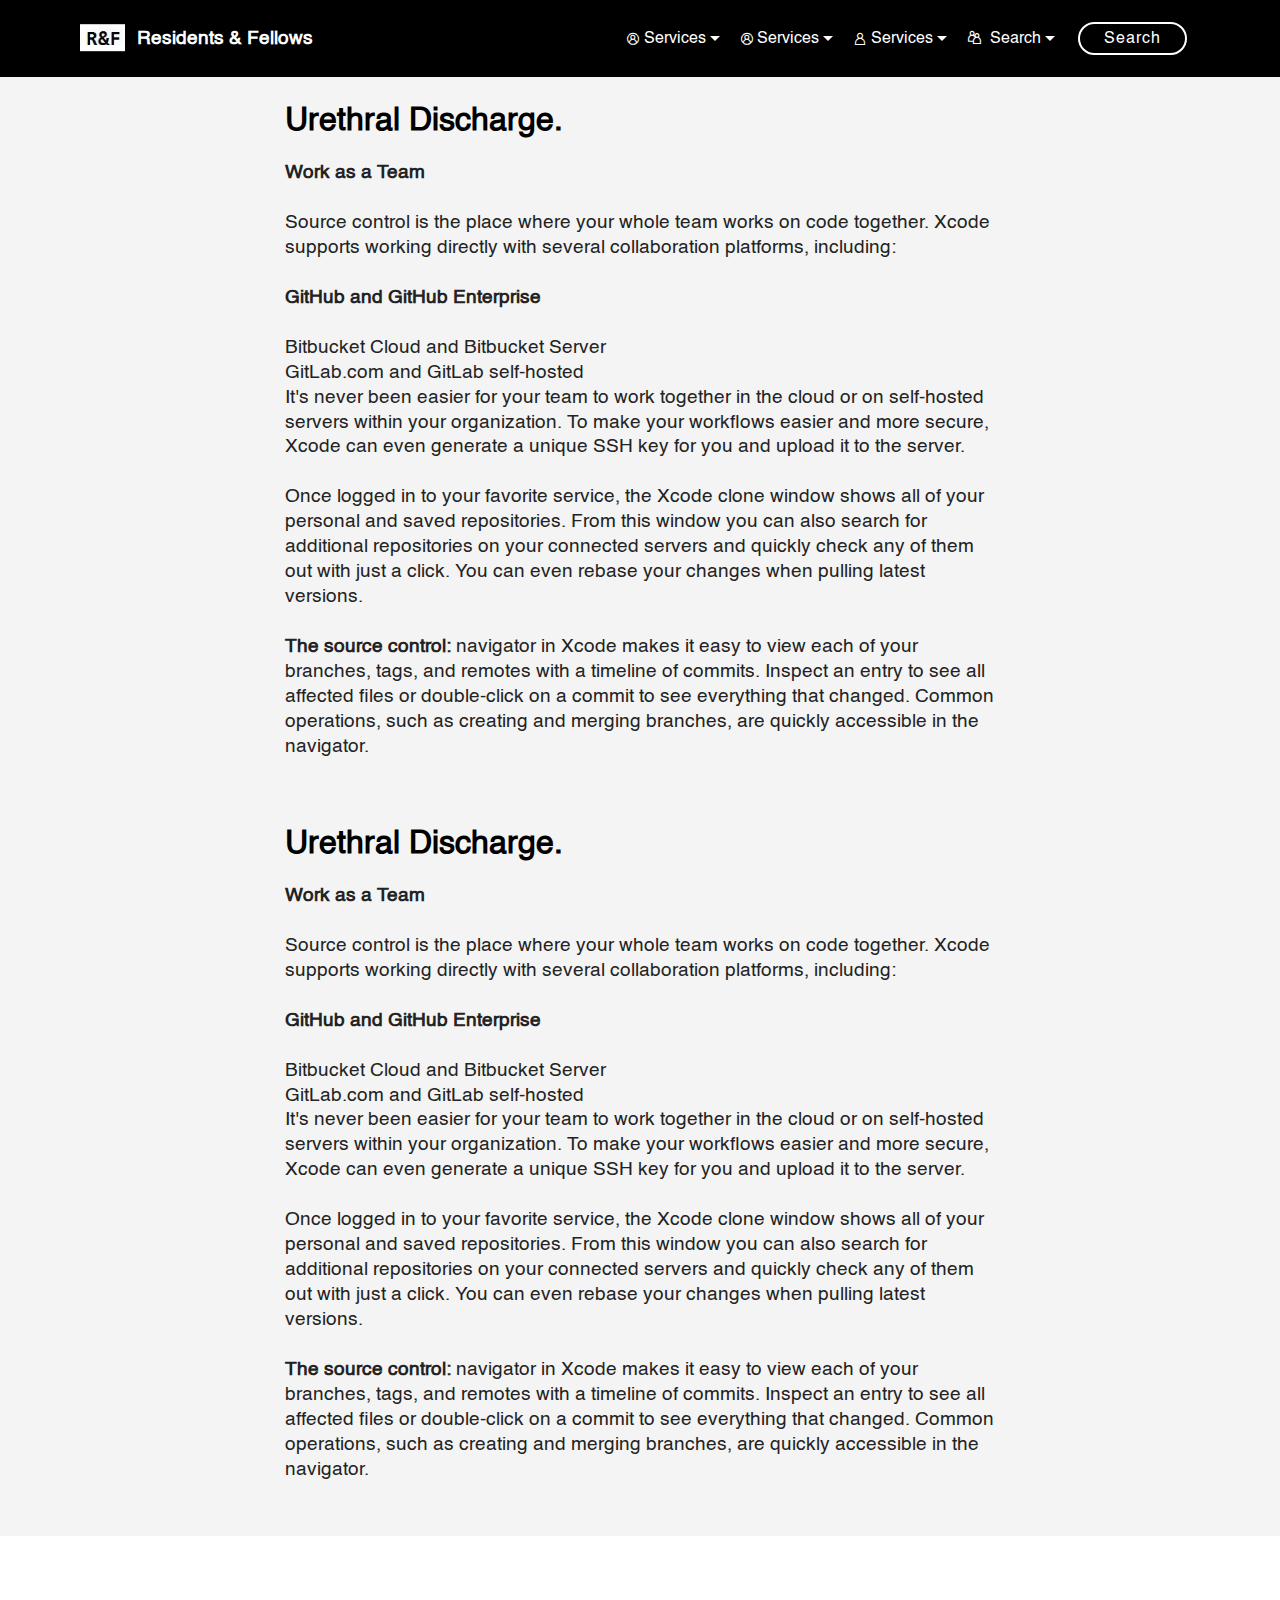
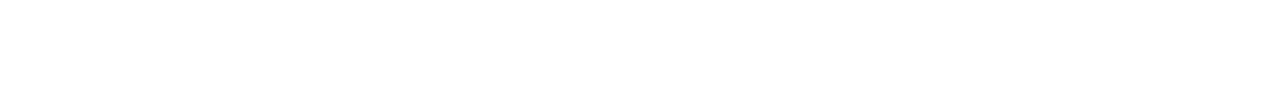
==== commit e6c2fa8c: "create github pages" ====
--- a/page1.html
+++ b/page1.html
@@ -64,7 +64,7 @@
     </nav>
 </section>
 
-<section class="engine"><a href="https://mobirise.info/v">html templates</a></section><section class="mbr-section content4 cid-rpzI89vIqg" id="content4-9">
+<section class="engine"><a href="https://mobirise.info/d">free web maker</a></section><section class="mbr-section content4 cid-rpzI89vIqg" id="content4-9">
 
     
 
